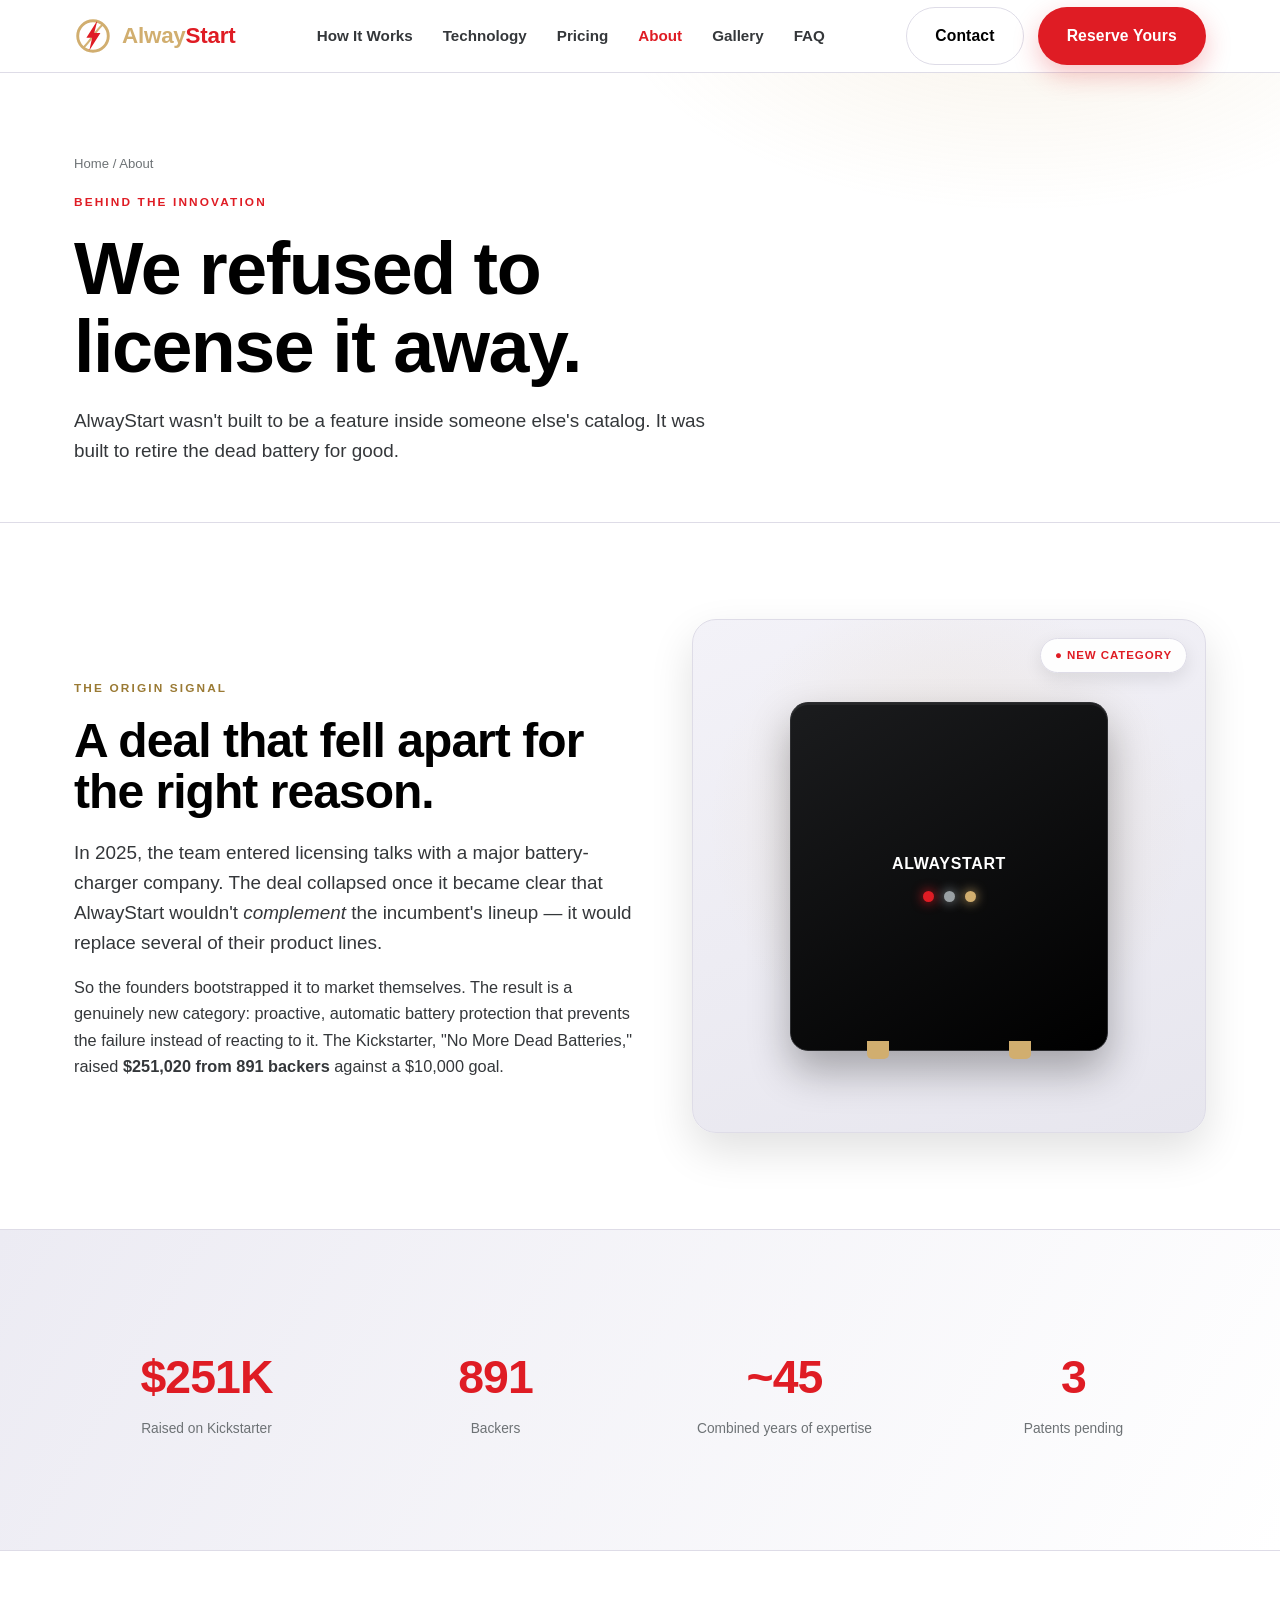
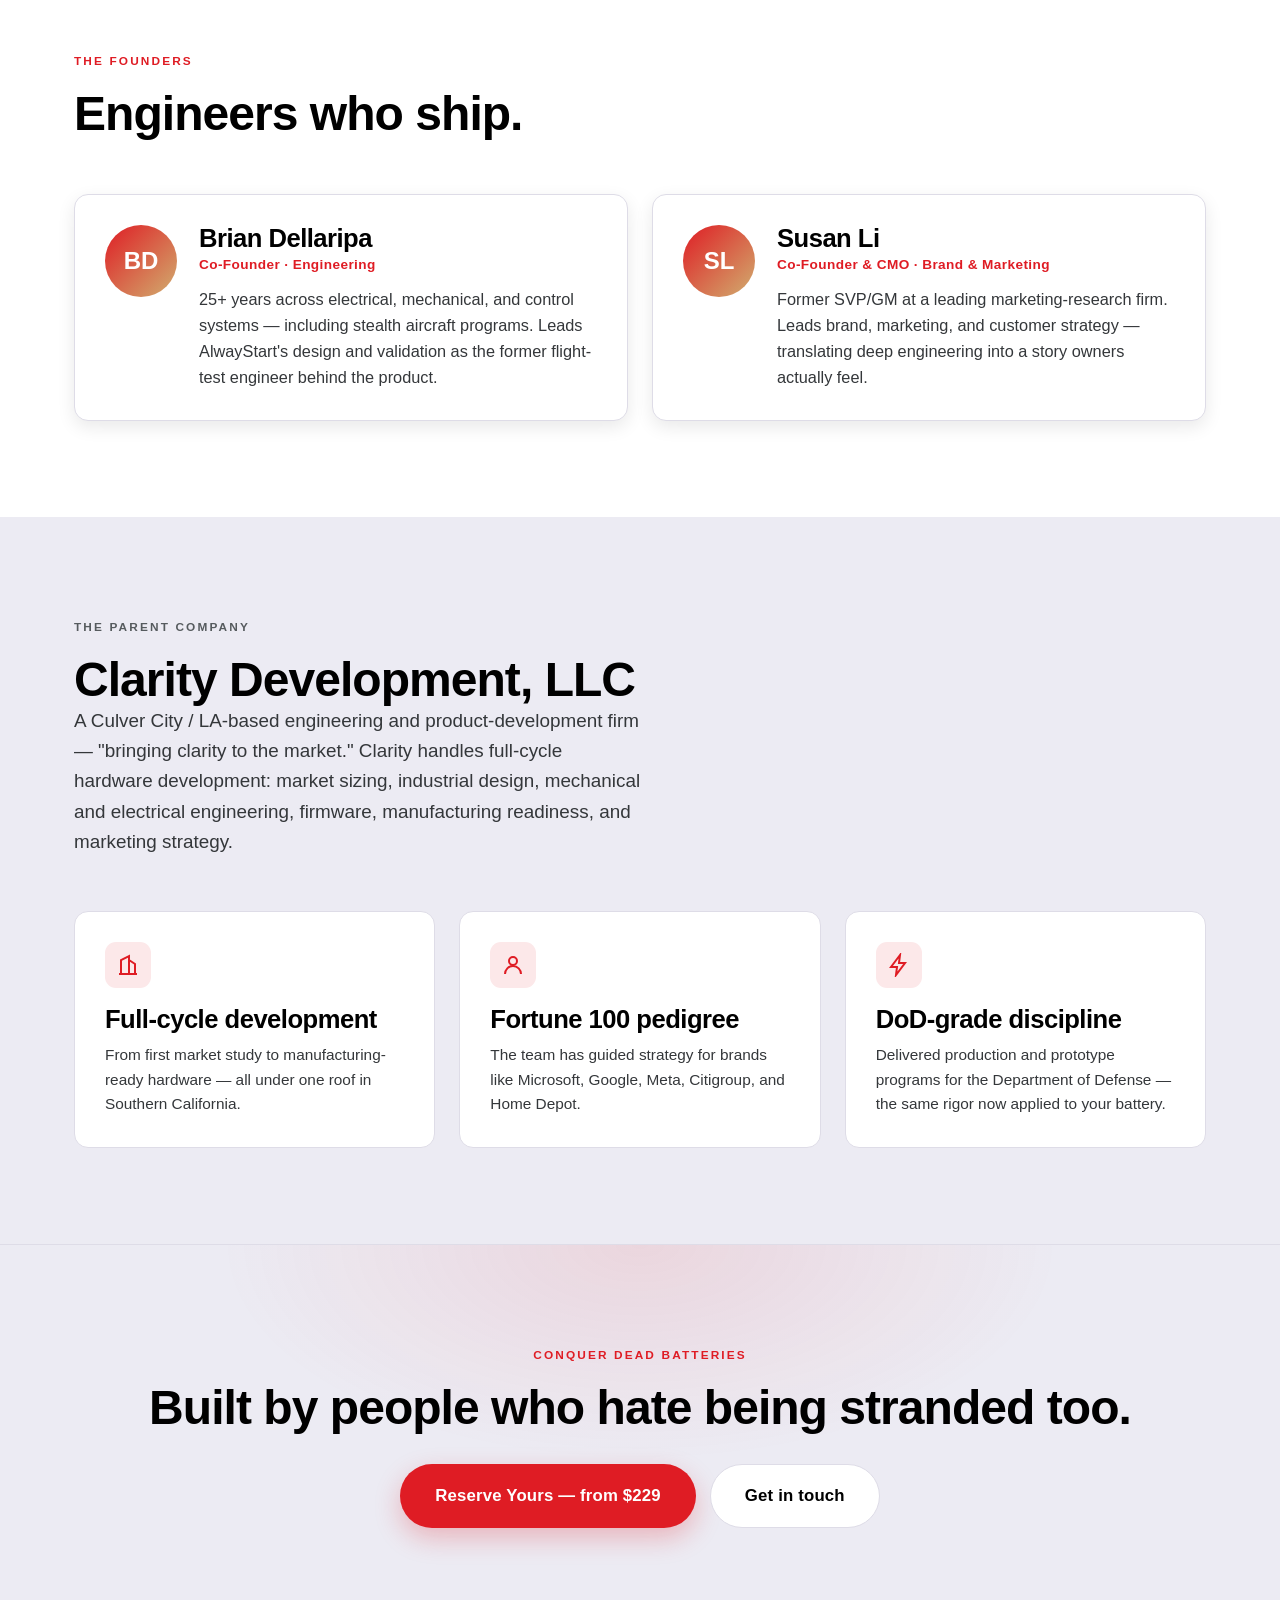
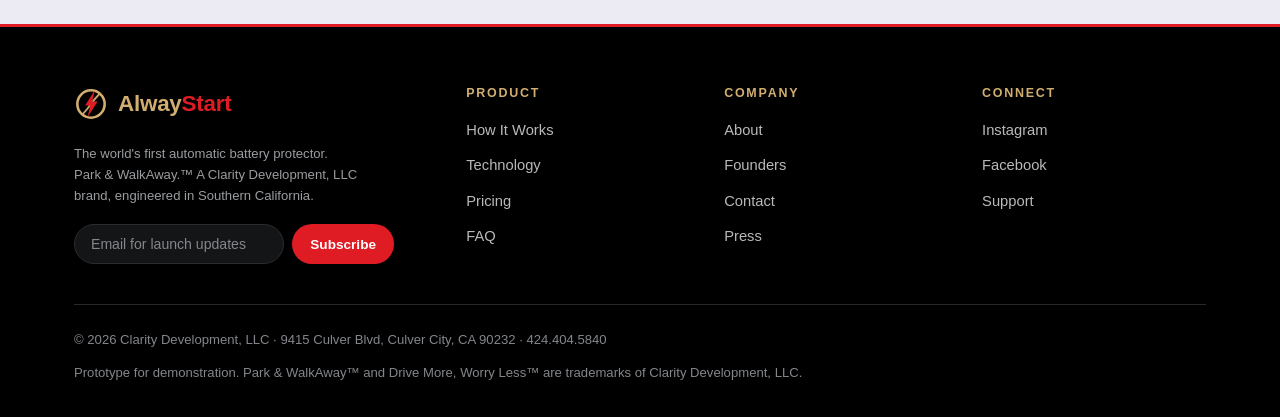
==== about.html @ 78383895 "june 30" ====
<!DOCTYPE html>
<html lang="en">
<head>
<meta charset="UTF-8">
<meta name="viewport" content="width=device-width, initial-scale=1.0">
<title>About & Founders — AlwayStart</title>
<meta name="description" content="The story behind AlwayStart: a former flight-test engineer, a refused licensing deal, and a Southern California team that bootstrapped a new product category to market.">
<link rel="preconnect" href="https://fonts.googleapis.com">
<link href="https://fonts.googleapis.com/css2?family=Inter:wght@400;600;700;800&display=swap" rel="stylesheet">
<link rel="icon" type="image/svg+xml" href="assets/logo-mark.svg">
<link rel="stylesheet" href="styles.css">
</head>
<body>

<header class="nav">
  <div class="container nav-inner">
    <a href="index.html" class="brand" aria-label="AlwayStart home"><img src="assets/logo-mark.svg" alt="" class="brand-mark"><span class="brand-word"><b>Alway</b><i>Start</i></span></a>
    <nav><ul class="nav-links">
      <li><a href="how-it-works.html">How It Works</a></li>
      <li><a href="technology.html">Technology</a></li>
      <li><a href="pricing.html">Pricing</a></li>
      <li><a href="about.html" class="active">About</a></li>
      <li><a href="media.html">Gallery</a></li>
      <li><a href="faq.html">FAQ</a></li>
    </ul></nav>
    <div class="nav-cta">
      <a href="contact.html" class="btn btn-ghost">Contact</a>
      <a href="pricing.html" class="btn btn-primary">Reserve Yours</a>
      <button class="nav-toggle" aria-label="Menu"><span></span><span></span><span></span></button>
    </div>
  </div>
</header>

<section class="pagehero">
  <div class="container">
    <div class="crumb"><a href="index.html">Home</a> / About</div>
    <span class="eyebrow">Behind the innovation</span>
    <h1>We refused to<br>license it away.</h1>
    <p class="lead" style="margin-top:20px">AlwayStart wasn't built to be a feature inside someone else's catalog. It was built to retire the dead battery for good.</p>
  </div>
</section>

<!-- ORIGIN STORY -->
<section>
  <div class="container">
    <div class="hero-grid" style="align-items:center">
      <div class="reveal">
        <span class="eyebrow amber">The origin signal</span>
        <h2>A deal that fell apart for the right reason.</h2>
        <p class="lead" style="margin:20px 0 16px">In 2025, the team entered licensing talks with a major battery-charger company. The deal collapsed once it became clear that AlwayStart wouldn't <em>complement</em> the incumbent's lineup — it would replace several of their product lines.</p>
        <p>So the founders bootstrapped it to market themselves. The result is a genuinely new category: proactive, automatic battery protection that prevents the failure instead of reacting to it. The Kickstarter, "No More Dead Batteries," raised <b>$251,020 from 891 backers</b> against a $10,000 goal.</p>
      </div>
      <div class="device reveal">
        <div class="device-badge">● NEW CATEGORY</div>
        <div class="device-unit">
          <div class="logo">ALWAYSTART</div>
          <div class="leds"><span class="led on-g"></span><span class="led on-a"></span><span class="led on-b"></span></div>
          <span class="term l"></span><span class="term r"></span>
        </div>
      </div>
    </div>
  </div>
</section>

<!-- STATS -->
<section class="statband">
  <div class="container">
    <div class="grid-4">
      <div class="stat reveal"><b>$251K</b><span>Raised on Kickstarter</span></div>
      <div class="stat reveal"><b>891</b><span>Backers</span></div>
      <div class="stat reveal"><b>~45</b><span>Combined years of expertise</span></div>
      <div class="stat reveal"><b>3</b><span>Patents pending</span></div>
    </div>
  </div>
</section>

<!-- FOUNDERS -->
<section>
  <div class="container">
    <div class="section-head reveal">
      <span class="eyebrow">The founders</span>
      <h2>Engineers who ship.</h2>
    </div>
    <div class="grid-2">
      <div class="founder reveal">
        <div class="av">BD</div>
        <div>
          <h3>Brian Dellaripa</h3>
          <div class="role">Co-Founder · Engineering</div>
          <p>25+ years across electrical, mechanical, and control systems — including stealth aircraft programs. Leads AlwayStart's design and validation as the former flight-test engineer behind the product.</p>
        </div>
      </div>
      <div class="founder reveal">
        <div class="av">SL</div>
        <div>
          <h3>Susan Li</h3>
          <div class="role">Co-Founder &amp; CMO · Brand &amp; Marketing</div>
          <p>Former SVP/GM at a leading marketing-research firm. Leads brand, marketing, and customer strategy — translating deep engineering into a story owners actually feel.</p>
        </div>
      </div>
    </div>
  </div>
</section>

<!-- PARENT COMPANY -->
<section class="alt">
  <div class="container">
    <div class="section-head reveal">
      <span class="eyebrow blue">The parent company</span>
      <h2>Clarity Development, LLC</h2>
      <p class="lead">A Culver City / LA-based engineering and product-development firm — "bringing clarity to the market." Clarity handles full-cycle hardware development: market sizing, industrial design, mechanical and electrical engineering, firmware, manufacturing readiness, and marketing strategy.</p>
    </div>
    <div class="grid-3">
      <div class="card reveal"><div class="ico"><svg viewBox="0 0 24 24" fill="none" stroke="currentColor" stroke-width="2"><path d="M3 21h18M5 21V7l8-4v18M19 21V11l-6-4"/></svg></div><h3>Full-cycle development</h3><p>From first market study to manufacturing-ready hardware — all under one roof in Southern California.</p></div>
      <div class="card reveal"><div class="ico"><svg viewBox="0 0 24 24" fill="none" stroke="currentColor" stroke-width="2"><circle cx="12" cy="8" r="4"/><path d="M4 21a8 8 0 0 1 16 0"/></svg></div><h3>Fortune 100 pedigree</h3><p>The team has guided strategy for brands like Microsoft, Google, Meta, Citigroup, and Home Depot.</p></div>
      <div class="card reveal"><div class="ico"><svg viewBox="0 0 24 24" fill="none" stroke="currentColor" stroke-width="2"><path d="M13 2 4 14h6l-1 8 9-12h-6l1-8Z"/></svg></div><h3>DoD-grade discipline</h3><p>Delivered production and prototype programs for the Department of Defense — the same rigor now applied to your battery.</p></div>
    </div>
  </div>
</section>

<section class="cta-band">
  <div class="container reveal">
    <span class="eyebrow">Conquer dead batteries</span>
    <h2>Built by people who hate being stranded too.</h2>
    <div class="btns">
      <a href="pricing.html" class="btn btn-primary btn-lg">Reserve Yours — from $229</a>
      <a href="contact.html" class="btn btn-ghost btn-lg">Get in touch</a>
    </div>
  </div>
</section>

<footer class="site">
  <div class="container">
    <div class="foot-grid">
      <div><a href="index.html" class="brand" aria-label="AlwayStart home"><img src="assets/logo-mark.svg" alt="" class="brand-mark foot-mark"><span class="brand-word"><b>Alway</b><i>Start</i></span></a><p class="foot-note">The world's first automatic battery protector. Park&nbsp;&&nbsp;WalkAway.™ A Clarity Development, LLC brand, engineered in Southern California.</p>
        <div class="foot-news">
          <form data-news>
            <input type="email" placeholder="Email for launch updates" aria-label="Email address" required>
            <button type="submit">Subscribe</button>
          </form>
          <p class="news-ok">Subscribed — thanks! (Prototype.)</p>
        </div></div>
      <div><h4>Product</h4><ul><li><a href="how-it-works.html">How It Works</a></li><li><a href="technology.html">Technology</a></li><li><a href="pricing.html">Pricing</a></li><li><a href="faq.html">FAQ</a></li></ul></div>
      <div><h4>Company</h4><ul><li><a href="about.html">About</a></li><li><a href="about.html">Founders</a></li><li><a href="contact.html">Contact</a></li><li><a href="#" data-demo="Press kit — coming soon.">Press</a></li></ul></div>
      <div><h4>Connect</h4><ul><li><a href="#" data-demo="Instagram @alwaystartco">Instagram</a></li><li><a href="#" data-demo="Facebook: AlwayStart">Facebook</a></li><li><a href="contact.html">Support</a></li></ul></div>
    </div>
    <div class="foot-bottom">
      <span>© 2026 Clarity Development, LLC · 9415 Culver Blvd, Culver City, CA 90232 · 424.404.5840</span>
      <span>Prototype for demonstration. Park&nbsp;&&nbsp;WalkAway™ and Drive More, Worry Less™ are trademarks of Clarity Development, LLC.</span>
    </div>
  </div>
</footer>

<script src="script.js"></script>
</body>
</html>
---- styles.css ----
/* ============================================================
   AlwayStart — Website Prototype
   Brand theme: black / red / gold / gray on white
   Palette: #000000 #DF1C24 #D1AE6F #6D7275 #ECEBF3
   Fonts: Aptos (Display / Black / Extra Bold / Light) → Arial
   ============================================================ */

:root{
  /* Surfaces (white-based) */
  --ink:        #ffffff;   /* page base */
  --ink-2:      #ECEBF3;   /* alt sections (brand light) */
  --ink-3:      #ffffff;   /* cards */
  --line:       #dedce7;   /* hairlines */
  --steel:      #6D7275;   /* muted text (brand gray) */
  --fog:        #34373a;   /* body / secondary text */
  --white:      #000000;   /* headings / ink text (name kept for compat) */
  /* Brand signal colors */
  --volt:       #DF1C24;   /* primary accent = brand red */
  --volt-soft:  #fce8e9;   /* red tint backgrounds */
  --volt-dim:   #b9151c;   /* red hover */
  --gold:       #D1AE6F;   /* brand gold (fills, ring, borders) */
  --gold-ink:   #9a7a34;   /* readable gold for text on white */
  --gold-soft:  #f7efdf;   /* gold tint backgrounds */
  --amber:      #9a7a34;   /* legacy "amber" accent → gold-ink */
  --amber-soft: #f7efdf;
  --red:        #DF1C24;   /* problem / dead battery */
  --blue:       #565b5e;   /* legacy "blue" accent → dark gray */
  /* Type + spacing */
  --font:      "Aptos", "Aptos Display", Arial, Helvetica, sans-serif;
  --font-head: "Aptos Display", "Aptos", "Aptos Black", Arial, Helvetica, sans-serif;
  --maxw: 1180px;
  --radius: 14px;
  --shadow: 0 18px 44px rgba(0,0,0,.12);
  --shadow-sm: 0 6px 18px rgba(0,0,0,.09);
}

*{box-sizing:border-box;margin:0;padding:0}
html{scroll-behavior:smooth}
body{
  font-family:var(--font);
  background:var(--ink);
  color:var(--fog);
  line-height:1.6;
  -webkit-font-smoothing:antialiased;
  overflow-x:hidden;
}
a{color:inherit;text-decoration:none}
img{max-width:100%;display:block}
h1,h2,h3,h4{font-family:var(--font-head);color:var(--white);line-height:1.06;letter-spacing:-.02em;font-weight:900}
h1{font-size:clamp(2.4rem,6vw,4.6rem)}
h2{font-size:clamp(1.9rem,4vw,3rem)}
h3{font-size:clamp(1.2rem,2.4vw,1.6rem)}
p{font-size:1.02rem}
.container{max-width:var(--maxw);margin:0 auto;padding:0 24px}
section{padding:96px 0}
.eyebrow{
  display:inline-block;font-size:.74rem;font-weight:800;letter-spacing:.18em;
  text-transform:uppercase;color:var(--volt);margin-bottom:18px;
}
.eyebrow.amber{color:var(--gold-ink)}
.eyebrow.blue{color:var(--blue)}
.lead{font-size:1.18rem;color:var(--fog);max-width:62ch;font-weight:400}
.muted{color:var(--steel)}
.center{text-align:center}
.center .lead{margin-left:auto;margin-right:auto}

/* ---------- Buttons ---------- */
.btn{
  display:inline-flex;align-items:center;gap:.55em;font-family:var(--font);
  font-weight:800;font-size:.98rem;letter-spacing:.01em;
  padding:15px 28px;border-radius:999px;cursor:pointer;border:1px solid transparent;
  transition:transform .15s ease, box-shadow .2s ease, background .2s ease;
}
.btn:hover{transform:translateY(-2px)}
.btn-primary{background:var(--volt);color:#fff;box-shadow:0 10px 26px rgba(223,28,36,.26)}
.btn-primary:hover{background:var(--volt-dim);box-shadow:0 14px 32px rgba(223,28,36,.34)}
.btn-ghost{background:#fff;color:var(--white);border-color:var(--line)}
.btn-ghost:hover{border-color:var(--gold);background:var(--gold-soft)}
.btn-lg{padding:18px 34px;font-size:1.05rem}

/* ---------- Nav ---------- */
header.nav{
  position:sticky;top:0;z-index:60;
  background:rgba(255,255,255,.86);backdrop-filter:blur(14px);
  border-bottom:1px solid var(--line);
}
.nav-inner{display:flex;align-items:center;justify-content:space-between;height:72px}
.brand{display:inline-flex;align-items:center;gap:10px}
.brand-mark{width:38px;height:38px;flex:none}
.foot-mark{width:34px;height:34px}
.brand-word{font-family:var(--font-head);font-weight:900;font-size:1.4rem;letter-spacing:-.01em;line-height:1;white-space:nowrap}
.brand-word b{color:var(--gold);font-weight:900}
.brand-word i{color:var(--volt);font-style:normal;font-weight:900}
.nav-links{display:flex;align-items:center;gap:30px;list-style:none}
.nav-links a{font-size:.95rem;font-weight:700;color:var(--fog);transition:color .15s}
.nav-links a:hover,.nav-links a.active{color:var(--volt)}
.nav-cta{display:flex;align-items:center;gap:14px}
.nav-toggle{display:none;background:none;border:0;cursor:pointer;flex-direction:column;gap:5px;padding:8px}
.nav-toggle span{width:24px;height:2px;background:var(--white);transition:.25s}

/* ---------- Hero ---------- */
.hero{
  position:relative;padding:120px 0 110px;
  background:
    radial-gradient(900px 500px at 78% -8%, rgba(223,28,36,.08), transparent 60%),
    radial-gradient(700px 500px at 10% 110%, rgba(209,174,111,.14), transparent 60%),
    var(--ink);
  overflow:hidden;
}
.hero .grid-bg{position:absolute;inset:0;opacity:.7;
  background-image:linear-gradient(var(--line) 1px,transparent 1px),linear-gradient(90deg,var(--line) 1px,transparent 1px);
  background-size:54px 54px;mask-image:radial-gradient(circle at 50% 30%,#000,transparent 75%);}
.hero-grid{display:grid;grid-template-columns:1.05fr .95fr;gap:50px;position:relative}
.hero h1 span{color:var(--volt)}
.hero .lead{margin:24px 0 32px}
.hero-cta{display:flex;gap:14px;flex-wrap:wrap}
.hero-proof{display:flex;gap:28px;margin-top:38px;flex-wrap:wrap}
.hero-proof div{font-size:.86rem;color:var(--steel)}
.hero-proof b{display:block;font-family:var(--font-head);color:var(--white);font-size:1.45rem;font-weight:900}

/* Device visual (physical product = dark, like the logo on black) */
.device{
  position:relative;aspect-ratio:1/1;border-radius:24px;
  background:linear-gradient(160deg,#f3f2f8,#e7e6ee);
  border:1px solid var(--line);box-shadow:var(--shadow);
  display:grid;place-items:center;overflow:hidden;
}
.device::before{content:"";position:absolute;inset:0;
  background:radial-gradient(circle at 50% 40%,rgba(209,174,111,.18),transparent 60%)}
.device-unit{
  width:62%;aspect-ratio:1/1.1;border-radius:18px;position:relative;
  background:linear-gradient(150deg,#1b1c1e,#000);
  border:1px solid #2c2d30;box-shadow:inset 0 2px 0 rgba(255,255,255,.06),0 20px 40px rgba(0,0,0,.30);
  display:flex;flex-direction:column;align-items:center;justify-content:center;gap:14px;
}
.device-unit .logo{font-family:var(--font-head);font-weight:900;color:#fff;letter-spacing:.04em;font-size:1rem}
.device-unit .leds{display:flex;gap:10px}
.led{width:11px;height:11px;border-radius:50%;background:#3a3b3e}
.led.on-g{background:#DF1C24;box-shadow:0 0 12px #DF1C24;animation:pulse 2.2s infinite}
.led.on-b{background:#D1AE6F;box-shadow:0 0 12px #D1AE6F}
.led.on-a{background:#9aa0a4;box-shadow:0 0 12px #9aa0a4}
.device-unit .term{position:absolute;bottom:-9px;width:22px;height:18px;border-radius:0 0 5px 5px;background:#D1AE6F}
.device-unit .term.l{left:24%}.device-unit .term.r{right:24%}
@keyframes pulse{0%,100%{opacity:1}50%{opacity:.45}}
.device-badge{position:absolute;top:18px;right:18px;background:rgba(255,255,255,.94);border:1px solid var(--line);
  border-radius:999px;padding:7px 14px;font-size:.72rem;font-weight:800;color:var(--volt);letter-spacing:.08em;box-shadow:var(--shadow-sm);z-index:3}

/* ---------- Hero slider (auto-looping, dark like logo-on-black) ---------- */
.slider{position:relative;aspect-ratio:1/1;border-radius:24px;overflow:hidden;
  border:1px solid var(--line);box-shadow:var(--shadow);background:#000}
.slides{position:relative;width:100%;height:100%}
.slide{position:absolute;inset:0;display:grid;place-items:center;padding:34px;text-align:center;
  opacity:0;transform:scale(1.04);transition:opacity .8s ease,transform 6s ease;pointer-events:none}
.slide.active{opacity:1;transform:scale(1);pointer-events:auto}
.slide.s1{background:radial-gradient(circle at 50% 38%,#3a0d10,#000 70%)}
.slide.s2{background:radial-gradient(circle at 50% 40%,#2e2410,#000 70%)}
.slide.s3{background:linear-gradient(160deg,#1c1c1e,#000)}
.slide.s4{background:radial-gradient(circle at 50% 35%,#3a0d10,#000 72%)}
.slide-inner{display:flex;flex-direction:column;align-items:center;gap:18px;max-width:84%}
.slide .kicker{font-size:.72rem;font-weight:800;letter-spacing:.16em;text-transform:uppercase;color:var(--volt)}
.slide.s2 .kicker,.slide.s4 .kicker{color:var(--gold)}
.slide h3{color:#fff;font-size:clamp(1.3rem,2.6vw,1.9rem);line-height:1.15}
.slide p{color:#cfd0d2;font-size:.95rem}
.slide .big{font-family:var(--font-head);font-size:clamp(2.6rem,7vw,3.8rem);font-weight:900;color:#fff;letter-spacing:-.02em;line-height:1}
.slide .big small{display:block;font-size:.9rem;font-weight:600;letter-spacing:.04em;color:#9a9ca0;margin-top:8px}
.slide .device-unit{width:46%;min-width:140px}
.slide-dots{position:absolute;left:0;right:0;bottom:18px;display:flex;gap:9px;justify-content:center;z-index:4}
.slide-dots button{width:9px;height:9px;border-radius:50%;border:0;cursor:pointer;background:rgba(255,255,255,.35);transition:.2s;padding:0}
.slide-dots button.active{background:var(--volt);width:26px;border-radius:6px}
.slide-arrow{position:absolute;top:50%;transform:translateY(-50%);z-index:4;width:38px;height:38px;border-radius:50%;
  border:1px solid rgba(255,255,255,.25);background:rgba(0,0,0,.5);color:#fff;cursor:pointer;display:grid;place-items:center;transition:.2s}
.slide-arrow:hover{background:var(--volt);border-color:var(--volt)}
.slide-arrow svg{width:18px;height:18px}
.slide-arrow.prev{left:14px}.slide-arrow.next{right:14px}
.slide-progress{position:absolute;top:0;left:0;height:3px;background:var(--volt);width:0;z-index:4;transition:width .15s linear}

/* ---------- Hero video / media ---------- */
.hero-media{position:relative;aspect-ratio:1/1;border-radius:24px;overflow:hidden;
  border:1px solid var(--line);box-shadow:var(--shadow);background:#000}
.hero-video{position:absolute;inset:0;width:100%;height:100%;object-fit:cover;z-index:2;background:transparent}
.hero-badge{position:absolute;top:18px;right:18px;z-index:3;background:rgba(255,255,255,.94);border:1px solid var(--line);
  border-radius:999px;padding:7px 14px;font-size:.72rem;font-weight:800;color:var(--volt);letter-spacing:.08em;box-shadow:var(--shadow-sm)}
/* fallback shows when the mp4 is absent (sits behind the video layer) */
.media-fallback{position:absolute;inset:0;z-index:1;display:flex;flex-direction:column;align-items:center;justify-content:center;
  gap:12px;text-align:center;padding:30px;background:radial-gradient(circle at 50% 38%,#3a0d10,#000 72%)}
.media-fallback img{width:92px;height:92px;opacity:.96}
.media-fallback b{font-family:var(--font-head);color:#fff;font-size:1.3rem;font-weight:900}
.media-fallback span{color:#cfd0d2;font-size:.9rem;letter-spacing:.02em}
.video-embed{position:relative;border-radius:18px;overflow:hidden;border:1px solid var(--line);box-shadow:var(--shadow);background:#000;aspect-ratio:16/9}
.video-embed video{position:absolute;inset:0;width:100%;height:100%;object-fit:cover;z-index:2;background:transparent}
.video-embed .media-fallback{background:linear-gradient(160deg,#1c1c1e,#000)}

/* ---------- Logos / trust strip ---------- */
.strip{background:var(--ink-2);border-top:1px solid var(--line);border-bottom:1px solid var(--line);padding:26px 0}
.strip-inner{display:flex;flex-wrap:wrap;gap:18px 40px;justify-content:center;align-items:center}
.strip-item{font-size:.82rem;color:var(--steel);font-weight:700;display:flex;align-items:center;gap:9px}
.strip-item svg{width:17px;height:17px;color:var(--gold-ink)}

/* ---------- Sections / cards ---------- */
.alt{background:var(--ink-2)}
.grid-3{display:grid;grid-template-columns:repeat(3,1fr);gap:24px}
.grid-2{display:grid;grid-template-columns:repeat(2,1fr);gap:24px}
.grid-4{display:grid;grid-template-columns:repeat(4,1fr);gap:20px}
.card{
  background:var(--ink-3);border:1px solid var(--line);border-radius:var(--radius);
  padding:30px;transition:transform .2s ease,border-color .2s ease,box-shadow .2s ease;
}
.card:hover{transform:translateY(-4px);border-color:var(--gold);box-shadow:var(--shadow-sm)}
.card .ico{width:46px;height:46px;border-radius:11px;display:grid;place-items:center;
  background:var(--volt-soft);color:var(--volt);margin-bottom:18px}
.card .ico svg{width:24px;height:24px}
.card h3{margin-bottom:10px}
.card p{font-size:.96rem;color:var(--fog)}

.section-head{max-width:64ch;margin-bottom:54px}
.section-head.center{margin-left:auto;margin-right:auto}

/* ---------- Old way vs AlwayStart ---------- */
.compare{display:grid;grid-template-columns:1fr 1fr;gap:24px}
.compare .col{border-radius:var(--radius);padding:34px;border:1px solid var(--line)}
.compare .old{background:var(--ink-3)}
.compare .new{background:linear-gradient(160deg,var(--gold-soft),#fff);border-color:var(--gold)}
.compare h3{display:flex;align-items:center;gap:10px;margin-bottom:20px}
.compare ul{list-style:none;display:flex;flex-direction:column;gap:14px}
.compare li{display:flex;gap:12px;font-size:.98rem}
.compare li svg{width:20px;height:20px;flex:none;margin-top:2px}
.x{color:var(--steel)}.ck{color:var(--volt)}

/* ---------- Steps ---------- */
.steps{counter-reset:step;display:flex;flex-direction:column;gap:14px}
.step{display:grid;grid-template-columns:64px 1fr;gap:24px;align-items:start;
  background:var(--ink-3);border:1px solid var(--line);border-radius:var(--radius);padding:28px 30px}
.step .num{counter-increment:step;width:52px;height:52px;border-radius:13px;display:grid;place-items:center;
  font-family:var(--font-head);font-weight:900;font-size:1.3rem;color:#fff;background:var(--volt)}
.step .num::before{content:counter(step,decimal-leading-zero)}
.step h3{margin-bottom:8px}

/* ---------- Spec table ---------- */
.spec-table{width:100%;border-collapse:collapse;background:var(--ink-3);border-radius:var(--radius);overflow:hidden;border:1px solid var(--line)}
.spec-table th,.spec-table td{text-align:left;padding:16px 22px;border-bottom:1px solid var(--line);font-size:.96rem}
.spec-table th{color:var(--steel);font-weight:700;width:38%;background:var(--ink-2)}
.spec-table td{color:var(--white);font-weight:700}
.spec-table tr:last-child th,.spec-table tr:last-child td{border-bottom:0}

/* ---------- Stat band ---------- */
.statband{background:linear-gradient(120deg,var(--ink-2),#fff);border-top:1px solid var(--line);border-bottom:1px solid var(--line)}
.statband .grid-4{gap:24px}
.product-carousel-section{padding:24px 0 0}
.product-carousel{position:relative;overflow:hidden;border:1px solid var(--line);border-radius:24px;box-shadow:var(--shadow);background:var(--ink-3)}
.product-carousel-track{position:relative;aspect-ratio:16/9;min-height:360px}
.product-slide{position:absolute;inset:0;opacity:0;transform:scale(1.02);transition:opacity .6s ease,transform .6s ease}
.product-slide.active{opacity:1;transform:scale(1)}
.product-slide img{width:100%;height:100%;object-fit:cover;display:block}
.product-carousel-dots{position:absolute;left:0;right:0;bottom:18px;display:flex;justify-content:center;gap:9px}
.product-carousel-dots button{width:10px;height:10px;border-radius:999px;border:0;background:rgba(255,255,255,.55);cursor:pointer;transition:.2s;padding:0}
.product-carousel-dots button.active{background:var(--volt);transform:scale(1.15)}
.stat{text-align:center;padding:14px}
.stat b{display:block;font-family:var(--font-head);font-size:clamp(2rem,4vw,2.9rem);color:var(--volt);font-weight:900;letter-spacing:-.02em}
.stat span{font-size:.86rem;color:var(--steel)}

/* ---------- Testimonials ---------- */
.quotes{display:grid;grid-template-columns:repeat(3,1fr);gap:24px}
.quote{background:var(--ink-3);border:1px solid var(--line);border-radius:var(--radius);padding:30px;display:flex;flex-direction:column;gap:18px;box-shadow:var(--shadow-sm)}
.quote .stars{display:flex;gap:3px;color:var(--gold)}
.quote .stars svg{width:18px;height:18px}
.quote p{font-size:1.02rem;color:var(--white);font-weight:500;line-height:1.55}
.quote .who{display:flex;align-items:center;gap:13px;margin-top:auto}
.quote .who .av{width:44px;height:44px;border-radius:50%;flex:none;display:grid;place-items:center;
  font-family:var(--font-head);font-weight:900;font-size:1rem;color:#fff;background:linear-gradient(135deg,var(--volt),var(--gold))}
.quote .who b{display:block;color:var(--white);font-size:.95rem}
.quote .who span{font-size:.82rem;color:var(--steel)}

/* ---------- Newsletter ---------- */
.news{background:
  radial-gradient(700px 360px at 50% 0%,rgba(209,174,111,.16),transparent 60%),
  var(--ink-2);border-top:1px solid var(--line);border-bottom:1px solid var(--line)}
.news-card{max-width:760px;margin:0 auto;text-align:center}
.news-card h2{margin-bottom:14px}
.news-form{display:flex;gap:12px;max-width:520px;margin:28px auto 0}
.news-form input{flex:1;background:#fff;border:1px solid var(--line);border-radius:999px;
  padding:15px 22px;color:var(--white);font-family:inherit;font-size:1rem}
.news-form input:focus{outline:none;border-color:var(--volt);box-shadow:0 0 0 3px var(--volt-soft)}
.news-form .btn{flex:none}
.news-ok{display:none;color:var(--volt);font-weight:700;font-size:.92rem;margin-top:14px}
.news-fine{font-size:.8rem;color:var(--steel);margin-top:16px}

/* ---------- Pricing ---------- */
.tiers{display:grid;grid-template-columns:repeat(3,1fr);gap:24px;align-items:start}
.tier{background:var(--ink-3);border:1px solid var(--line);border-radius:18px;padding:34px 30px;position:relative;box-shadow:var(--shadow-sm)}
.tier.best{border-color:var(--volt);box-shadow:0 0 0 1px var(--volt),0 24px 50px rgba(223,28,36,.16);transform:translateY(-8px)}
.tier .tag{position:absolute;top:-14px;left:50%;transform:translateX(-50%);background:var(--volt);color:#fff;
  font-size:.72rem;font-weight:800;letter-spacing:.08em;padding:6px 16px;border-radius:999px;text-transform:uppercase}
.tier h3{margin-bottom:6px}
.tier .price{font-family:var(--font-head);font-size:2.6rem;font-weight:900;color:var(--white);margin:14px 0 2px}
.tier .price small{font-size:1rem;color:var(--steel);font-weight:600}
.tier .msrp{font-size:.86rem;color:var(--steel);text-decoration:line-through;margin-bottom:20px}
.tier ul{list-style:none;display:flex;flex-direction:column;gap:12px;margin:22px 0 26px}
.tier li{display:flex;gap:10px;font-size:.94rem}
.tier li svg{width:18px;height:18px;color:var(--volt);flex:none;margin-top:3px}
.tier .btn{width:100%;justify-content:center}

/* ---------- FAQ ---------- */
.faq{max-width:820px;margin:0 auto;display:flex;flex-direction:column;gap:12px}
.qa{background:var(--ink-3);border:1px solid var(--line);border-radius:12px;overflow:hidden;box-shadow:var(--shadow-sm)}
.qa button{width:100%;text-align:left;background:none;border:0;cursor:pointer;color:var(--white);font-family:var(--font-head);
  font-weight:800;font-size:1.02rem;padding:22px 24px;display:flex;justify-content:space-between;align-items:center;gap:18px}
.qa .icon{flex:none;width:22px;height:22px;color:var(--volt);transition:transform .25s}
.qa.open .icon{transform:rotate(45deg)}
.qa .ans{max-height:0;overflow:hidden;transition:max-height .3s ease}
.qa .ans p{padding:0 24px 22px;color:var(--fog);font-size:.97rem}

/* ---------- Founders ---------- */
.founder{display:flex;gap:22px;align-items:flex-start;background:var(--ink-3);border:1px solid var(--line);border-radius:var(--radius);padding:30px;box-shadow:var(--shadow-sm)}
.founder .av{width:72px;height:72px;border-radius:50%;flex:none;display:grid;place-items:center;
  font-family:var(--font-head);font-weight:900;font-size:1.5rem;color:#fff;background:linear-gradient(135deg,var(--volt),var(--gold))}
.founder h3{margin-bottom:2px}
.founder .role{color:var(--volt);font-size:.85rem;font-weight:800;margin-bottom:10px;letter-spacing:.03em}

/* ---------- CTA band ---------- */
.cta-band{background:
  radial-gradient(700px 360px at 50% 0%,rgba(223,28,36,.10),transparent 60%),
  var(--ink-2);border-top:1px solid var(--line);text-align:center}
.cta-band h2{margin-bottom:16px}
.cta-band .btns{display:flex;gap:14px;justify-content:center;flex-wrap:wrap;margin-top:30px}

/* ---------- Media gallery ---------- */
.gallery-section{margin-top:24px}
.gallery-toolbar{display:flex;justify-content:flex-end;align-items:center;margin-bottom:18px}
.gallery-count{color:var(--steel);font-size:.92rem;font-weight:700}
.gallery-grid{display:grid;grid-template-columns:repeat(4,1fr);gap:16px}
.gallery-card{background:var(--ink-3);border:1px solid var(--line);border-radius:14px;overflow:hidden;box-shadow:var(--shadow-sm);cursor:pointer}
.gallery-card img{width:100%;aspect-ratio:4/3;object-fit:cover;display:block;background:#000}
.gallery-caption{padding:10px 12px 12px;font-size:.85rem;color:var(--white);font-weight:700;line-height:1.3}
.gallery-pagination{display:flex;justify-content:center;gap:8px;flex-wrap:wrap;margin-top:24px}
.gallery-pagination button{border:1px solid var(--line);background:#fff;color:var(--white);padding:8px 12px;border-radius:999px;cursor:pointer;font-family:inherit;font-weight:700}
.gallery-pagination button.active,.gallery-pagination button:hover{background:var(--volt);color:#fff;border-color:var(--volt)}
.gallery-pagination button:disabled{opacity:.45;cursor:not-allowed}
.gallery-lightbox{position:fixed;inset:0;background:rgba(0,0,0,.92);display:none;align-items:center;justify-content:center;z-index:120;padding:24px}
.gallery-lightbox.open{display:flex}
.gallery-lightbox-stage{position:relative;max-width:min(1100px,100%);max-height:90vh;display:flex;flex-direction:column;align-items:center;gap:12px}
.gallery-lightbox-media{display:flex;align-items:center;justify-content:center}
.gallery-lightbox img,.gallery-lightbox video{max-width:100%;max-height:78vh;object-fit:contain;border-radius:12px;box-shadow:0 24px 60px rgba(0,0,0,.35)}
.gallery-lightbox video{background:#000}
.gallery-lightbox-title{color:#fff;font-weight:700;text-align:center;max-width:80ch}
.gallery-lightbox-close,.gallery-lightbox-nav{position:absolute;top:16px;border:0;background:rgba(255,255,255,.16);color:#fff;width:44px;height:44px;border-radius:50%;cursor:pointer;font-size:1.3rem}
.gallery-lightbox-close{right:16px}
.gallery-lightbox-nav{top:50%;transform:translateY(-50%);font-size:1.4rem}
.gallery-lightbox-nav.prev{left:16px}
.gallery-lightbox-nav.next{right:16px}

/* ---------- Compatibility callout ---------- */
.compat{background:var(--gold-soft);border:1px solid var(--gold);border-radius:var(--radius);
  padding:22px 26px;display:flex;gap:16px;align-items:flex-start}
.compat svg{width:24px;height:24px;color:var(--gold-ink);flex:none;margin-top:2px}
.compat b{color:var(--white)}

/* ---------- Contact form ---------- */
.form{display:flex;flex-direction:column;gap:16px;background:var(--ink-3);border:1px solid var(--line);border-radius:var(--radius);padding:34px;box-shadow:var(--shadow-sm)}
.form label{font-size:.85rem;font-weight:700;color:var(--fog);display:block;margin-bottom:7px}
.form input,.form textarea,.form select{width:100%;background:#fff;border:1px solid var(--line);border-radius:10px;
  padding:13px 15px;color:var(--white);font-family:inherit;font-size:.96rem}
.form input:focus,.form textarea:focus,.form select:focus{outline:none;border-color:var(--volt);box-shadow:0 0 0 3px var(--volt-soft)}
.form-row{display:grid;grid-template-columns:1fr 1fr;gap:16px}

/* ---------- Footer (black) ---------- */
footer.site{background:#000;border-top:3px solid var(--volt);padding:60px 0 34px;color:#b7b9bb}
footer.site .brand-word b{color:var(--gold)}
footer.site .brand-word i{color:var(--volt)}
.foot-grid{display:grid;grid-template-columns:1.6fr 1fr 1fr 1fr;gap:34px;margin-bottom:40px}
footer h4{font-size:.78rem;letter-spacing:.14em;text-transform:uppercase;color:var(--gold);margin-bottom:16px;font-weight:800}
footer ul{list-style:none;display:flex;flex-direction:column;gap:10px}
footer a{font-size:.92rem;color:#b7b9bb}
footer a:hover{color:#fff}
.foot-bottom{border-top:1px solid #26282b;padding-top:24px;display:flex;justify-content:space-between;flex-wrap:wrap;gap:12px;
  font-size:.82rem;color:#83868a}
.foot-note{font-size:.82rem;color:#9a9da0;max-width:42ch;margin-top:14px}
/* footer mini newsletter */
.foot-news{margin-top:18px}
.foot-news form{display:flex;gap:8px;max-width:320px}
.foot-news input{flex:1;background:#141517;border:1px solid #2a2c2f;border-radius:999px;padding:11px 16px;color:#fff;font-family:inherit;font-size:.88rem}
.foot-news input::placeholder{color:#83868a}
.foot-news input:focus{outline:none;border-color:var(--volt)}
.foot-news button{flex:none;border:0;cursor:pointer;background:var(--volt);color:#fff;font-weight:800;border-radius:999px;padding:0 18px;font-size:.85rem;font-family:inherit}
.foot-news button:hover{background:var(--volt-dim)}
.foot-news .news-ok{margin-top:10px}

/* ---------- Reveal animation ---------- */
.reveal{opacity:0;transform:translateY(22px);transition:opacity .6s ease,transform .6s ease}
.reveal.in{opacity:1;transform:none}

/* ---------- Page hero (interior) ---------- */
.pagehero{padding:80px 0 56px;background:
  radial-gradient(700px 380px at 80% -20%,rgba(209,174,111,.16),transparent 60%),var(--ink);
  border-bottom:1px solid var(--line)}
.pagehero .crumb{font-size:.82rem;color:var(--steel);margin-bottom:14px}
.pagehero .crumb a:hover{color:var(--volt)}

/* ---------- Responsive ---------- */
@media(max-width:900px){
  .hero-grid,.grid-3,.grid-2,.grid-4,.compare,.tiers,.foot-grid,.form-row,.step,.quotes{grid-template-columns:1fr}
  .hero{padding:70px 0}
  section{padding:64px 0}
  .device,.slider{max-width:420px;margin:0 auto}
  .nav-links,.nav-cta .btn-ghost{display:none}
  .nav-toggle{display:flex}
  .nav-links.open{display:flex;position:absolute;top:72px;left:0;right:0;flex-direction:column;
    background:#fff;border-bottom:1px solid var(--line);padding:18px 24px;gap:18px;box-shadow:var(--shadow)}
  .step{grid-template-columns:1fr}
  .tier.best{transform:none}
  .foot-grid{grid-template-columns:1fr 1fr}
  .news-form{flex-direction:column}
}
@media(max-width:560px){
  .foot-grid{grid-template-columns:1fr}
  .hero-proof{gap:18px}
}
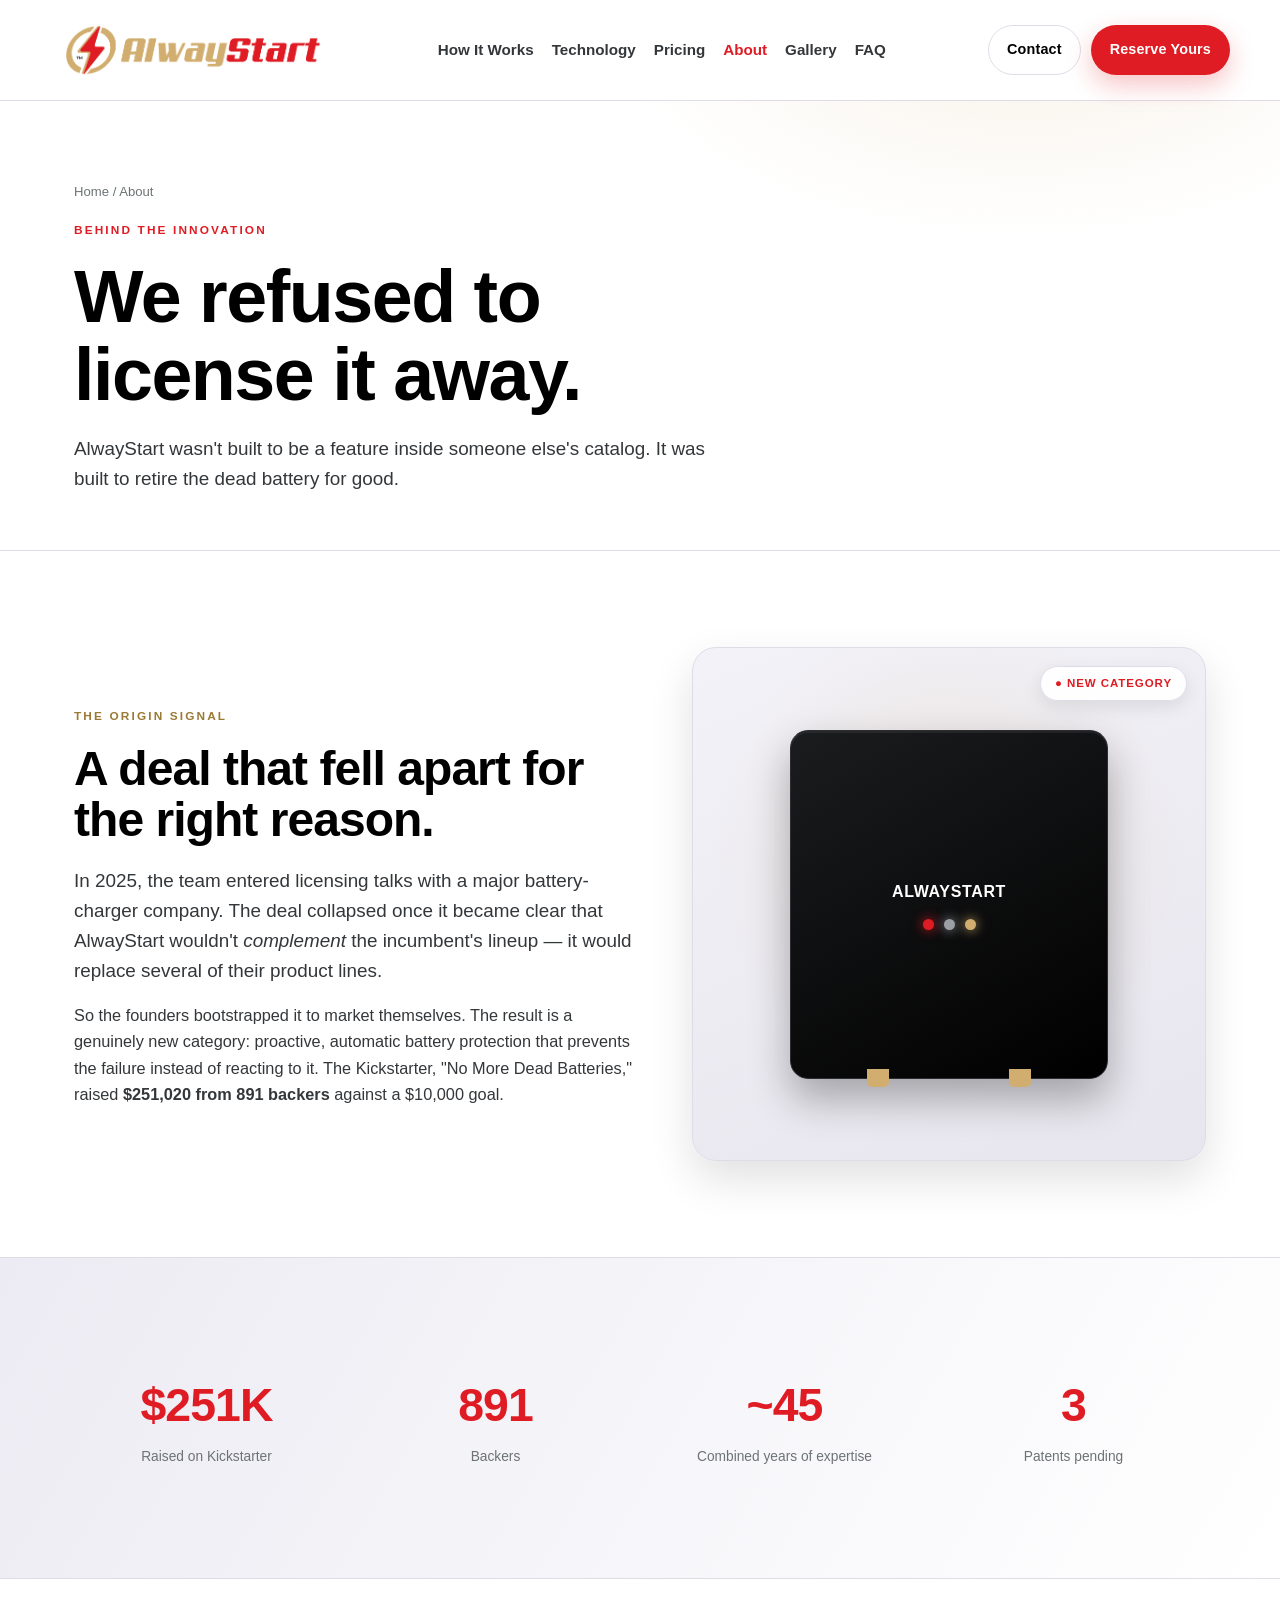
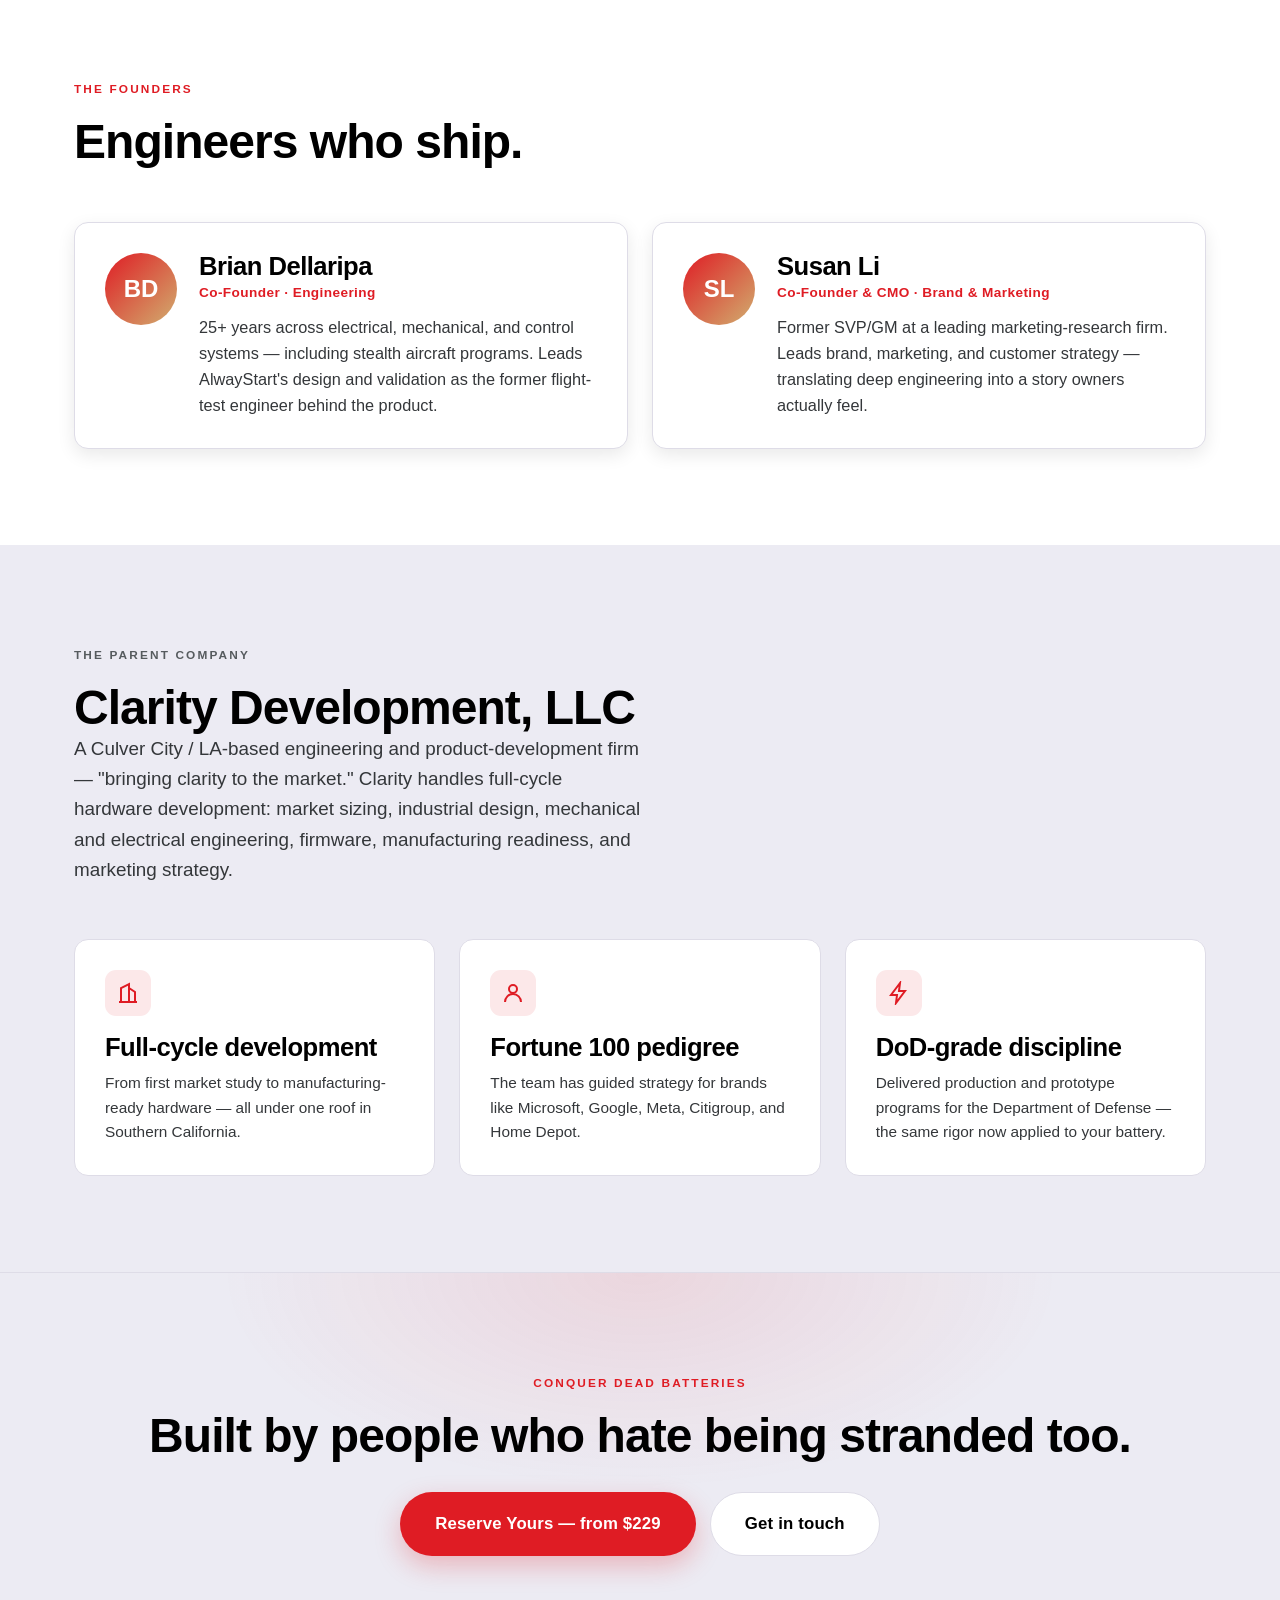
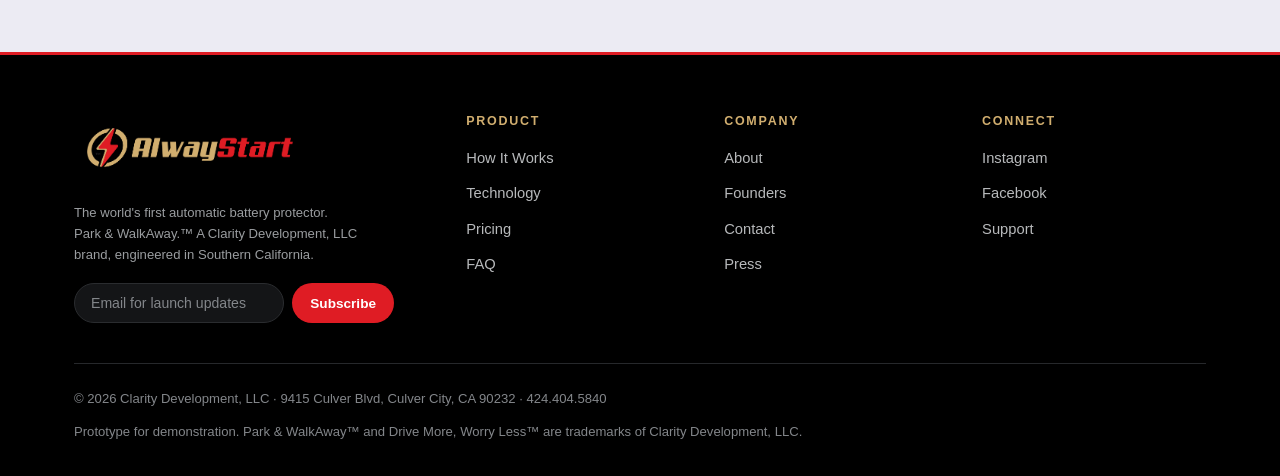
==== commit 82deebb0: "1" ====
--- a/about.html
+++ b/about.html
@@ -7,22 +7,25 @@
 <meta name="description" content="The story behind AlwayStart: a former flight-test engineer, a refused licensing deal, and a Southern California team that bootstrapped a new product category to market.">
 <link rel="preconnect" href="https://fonts.googleapis.com">
 <link href="https://fonts.googleapis.com/css2?family=Inter:wght@400;600;700;800&display=swap" rel="stylesheet">
-<link rel="icon" type="image/svg+xml" href="assets/logo-mark.svg">
+<link rel="icon" type="image/png" href="assets/logo-mark.png">
 <link rel="stylesheet" href="styles.css">
 </head>
 <body>
 
+<!-- NAV -->
 <header class="nav">
   <div class="container nav-inner">
-    <a href="index.html" class="brand" aria-label="AlwayStart home"><img src="assets/logo-mark.svg" alt="" class="brand-mark"><span class="brand-word"><b>Alway</b><i>Start</i></span></a>
-    <nav><ul class="nav-links">
-      <li><a href="how-it-works.html">How It Works</a></li>
-      <li><a href="technology.html">Technology</a></li>
-      <li><a href="pricing.html">Pricing</a></li>
-      <li><a href="about.html" class="active">About</a></li>
-      <li><a href="media.html">Gallery</a></li>
-      <li><a href="faq.html">FAQ</a></li>
-    </ul></nav>
+    <a href="index.html" class="brand" aria-label="AlwayStart home"><img src="assets/logo-light.png" alt="" class="brand-mark"></a>
+    <nav>
+      <ul class="nav-links">
+        <li><a href="how-it-works.html">How It Works</a></li>
+        <li><a href="technology.html">Technology</a></li>
+        <li><a href="pricing.html">Pricing</a></li>
+        <li><a href="about.html" class="active">About</a></li>
+        <li><a href="media.html">Gallery</a></li>
+        <li><a href="faq.html">FAQ</a></li>
+      </ul>
+    </nav>
     <div class="nav-cta">
       <a href="contact.html" class="btn btn-ghost">Contact</a>
       <a href="pricing.html" class="btn btn-primary">Reserve Yours</a>
@@ -132,14 +135,17 @@
 <footer class="site">
   <div class="container">
     <div class="foot-grid">
-      <div><a href="index.html" class="brand" aria-label="AlwayStart home"><img src="assets/logo-mark.svg" alt="" class="brand-mark foot-mark"><span class="brand-word"><b>Alway</b><i>Start</i></span></a><p class="foot-note">The world's first automatic battery protector. Park&nbsp;&&nbsp;WalkAway.™ A Clarity Development, LLC brand, engineered in Southern California.</p>
+      <div>
+        <a href="index.html" class="brand" aria-label="AlwayStart home"><img src="assets/logo-light.png" alt="" class="brand-mark foot-mark"></a>
+        <p class="foot-note">The world's first automatic battery protector. Park&nbsp;&&nbsp;WalkAway.™ A Clarity Development, LLC brand, engineered in Southern California.</p>
         <div class="foot-news">
           <form data-news>
             <input type="email" placeholder="Email for launch updates" aria-label="Email address" required>
             <button type="submit">Subscribe</button>
           </form>
           <p class="news-ok">Subscribed — thanks! (Prototype.)</p>
-        </div></div>
+        </div>
+      </div>
       <div><h4>Product</h4><ul><li><a href="how-it-works.html">How It Works</a></li><li><a href="technology.html">Technology</a></li><li><a href="pricing.html">Pricing</a></li><li><a href="faq.html">FAQ</a></li></ul></div>
       <div><h4>Company</h4><ul><li><a href="about.html">About</a></li><li><a href="about.html">Founders</a></li><li><a href="contact.html">Contact</a></li><li><a href="#" data-demo="Press kit — coming soon.">Press</a></li></ul></div>
       <div><h4>Connect</h4><ul><li><a href="#" data-demo="Instagram @alwaystartco">Instagram</a></li><li><a href="#" data-demo="Facebook: AlwayStart">Facebook</a></li><li><a href="contact.html">Support</a></li></ul></div>
--- a/styles.css
+++ b/styles.css
@@ -84,17 +84,18 @@
   background:rgba(255,255,255,.86);backdrop-filter:blur(14px);
   border-bottom:1px solid var(--line);
 }
-.nav-inner{display:flex;align-items:center;justify-content:space-between;height:72px}
+.nav-inner{display:flex;align-items:center;justify-content:space-between;min-height:72px;flex-wrap:wrap;gap:10px 20px;padding:10px 0}
 .brand{display:inline-flex;align-items:center;gap:10px}
-.brand-mark{width:38px;height:38px;flex:none}
-.foot-mark{width:34px;height:34px}
+.brand-mark{width:auto;height:80px;flex:none;object-fit:contain;display:block}
+.foot-mark{width:auto;height:65px;flex:none;object-fit:contain;display:block}
 .brand-word{font-family:var(--font-head);font-weight:900;font-size:1.4rem;letter-spacing:-.01em;line-height:1;white-space:nowrap}
 .brand-word b{color:var(--gold);font-weight:900}
 .brand-word i{color:var(--volt);font-style:normal;font-weight:900}
-.nav-links{display:flex;align-items:center;gap:30px;list-style:none}
+.nav-links{display:flex;align-items:center;justify-content:center;gap:18px;list-style:none;flex-wrap:wrap;row-gap:8px}
 .nav-links a{font-size:.95rem;font-weight:700;color:var(--fog);transition:color .15s}
 .nav-links a:hover,.nav-links a.active{color:var(--volt)}
-.nav-cta{display:flex;align-items:center;gap:14px}
+.nav-cta{display:flex;align-items:center;gap:10px;flex-wrap:nowrap;justify-content:flex-end;}
+.nav-cta .btn{white-space:nowrap;padding:12px 18px;font-size:.9rem}
 .nav-toggle{display:none;background:none;border:0;cursor:pointer;flex-direction:column;gap:5px;padding:8px}
 .nav-toggle span{width:24px;height:2px;background:var(--white);transition:.25s}
 
@@ -107,9 +108,6 @@
     var(--ink);
   overflow:hidden;
 }
-.hero .grid-bg{position:absolute;inset:0;opacity:.7;
-  background-image:linear-gradient(var(--line) 1px,transparent 1px),linear-gradient(90deg,var(--line) 1px,transparent 1px);
-  background-size:54px 54px;mask-image:radial-gradient(circle at 50% 30%,#000,transparent 75%);}
 .hero-grid{display:grid;grid-template-columns:1.05fr .95fr;gap:50px;position:relative}
 .hero h1 span{color:var(--volt)}
 .hero .lead{margin:24px 0 32px}
@@ -183,7 +181,7 @@
 /* fallback shows when the mp4 is absent (sits behind the video layer) */
 .media-fallback{position:absolute;inset:0;z-index:1;display:flex;flex-direction:column;align-items:center;justify-content:center;
   gap:12px;text-align:center;padding:30px;background:radial-gradient(circle at 50% 38%,#3a0d10,#000 72%)}
-.media-fallback img{width:92px;height:92px;opacity:.96}
+.media-fallback img{width:120px;height:120px;opacity:.96}
 .media-fallback b{font-family:var(--font-head);color:#fff;font-size:1.3rem;font-weight:900}
 .media-fallback span{color:#cfd0d2;font-size:.9rem;letter-spacing:.02em}
 .video-embed{position:relative;border-radius:18px;overflow:hidden;border:1px solid var(--line);box-shadow:var(--shadow);background:#000;aspect-ratio:16/9}
@@ -223,7 +221,8 @@
 .compare h3{display:flex;align-items:center;gap:10px;margin-bottom:20px}
 .compare ul{list-style:none;display:flex;flex-direction:column;gap:14px}
 .compare li{display:flex;gap:12px;font-size:.98rem}
-.compare li svg{width:20px;height:20px;flex:none;margin-top:2px}
+.compare li svg{width:18px;height:18px;flex:none;margin-top:2px}
+.compare h3 svg{width:100px;height:100px;flex:none}
 .x{color:var(--steel)}.ck{color:var(--volt)}
 
 /* ---------- Steps ---------- */
@@ -396,12 +395,18 @@
 .pagehero .crumb a:hover{color:var(--volt)}
 
 /* ---------- Responsive ---------- */
+@media(max-width:1100px){
+  .nav-inner{min-height:88px}
+  .nav-links{width:100%;justify-content:center;order:3}
+  .nav-cta{gap:8px}
+  .nav-cta .btn{padding:10px 14px;font-size:.84rem}
+}
 @media(max-width:900px){
   .hero-grid,.grid-3,.grid-2,.grid-4,.compare,.tiers,.foot-grid,.form-row,.step,.quotes{grid-template-columns:1fr}
   .hero{padding:70px 0}
   section{padding:64px 0}
   .device,.slider{max-width:420px;margin:0 auto}
-  .nav-links,.nav-cta .btn-ghost{display:none}
+  .nav-links,.nav-cta .btn-primary,.nav-cta .btn-ghost{display:none}
   .nav-toggle{display:flex}
   .nav-links.open{display:flex;position:absolute;top:72px;left:0;right:0;flex-direction:column;
     background:#fff;border-bottom:1px solid var(--line);padding:18px 24px;gap:18px;box-shadow:var(--shadow)}
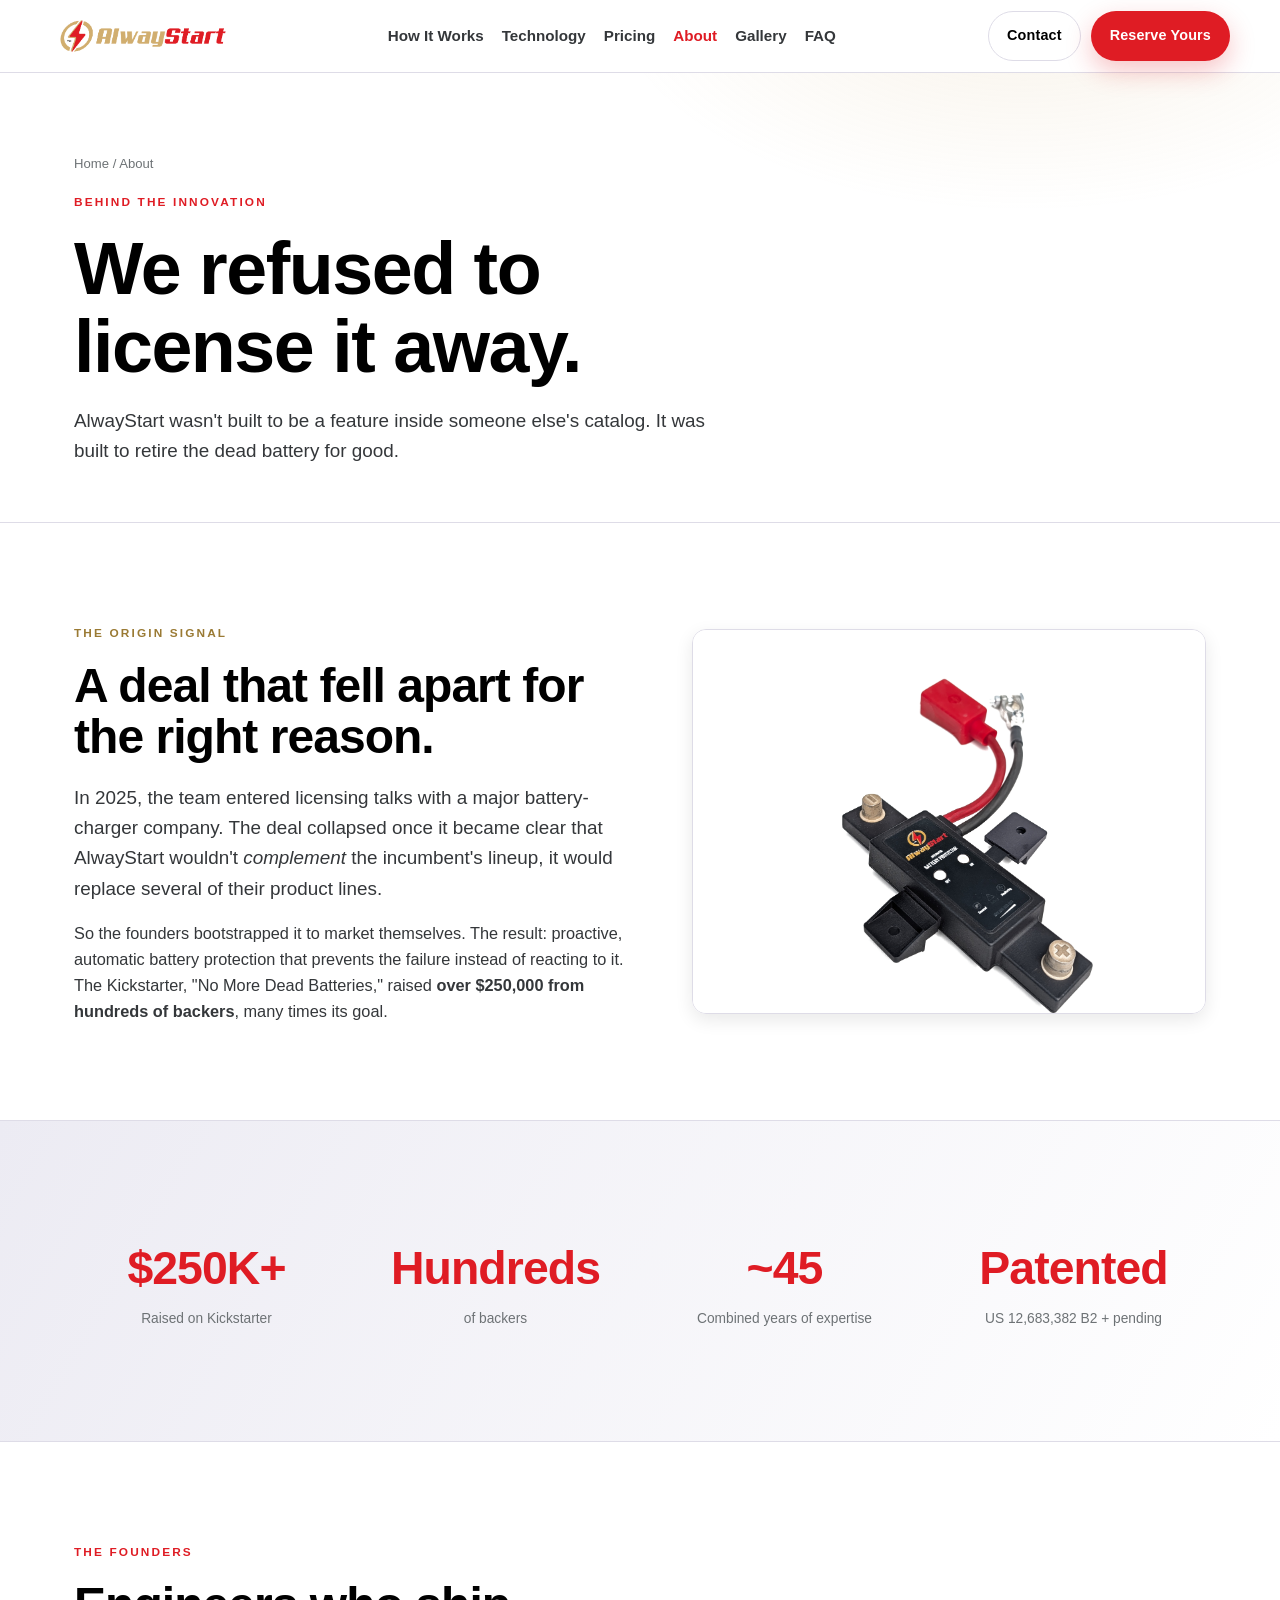
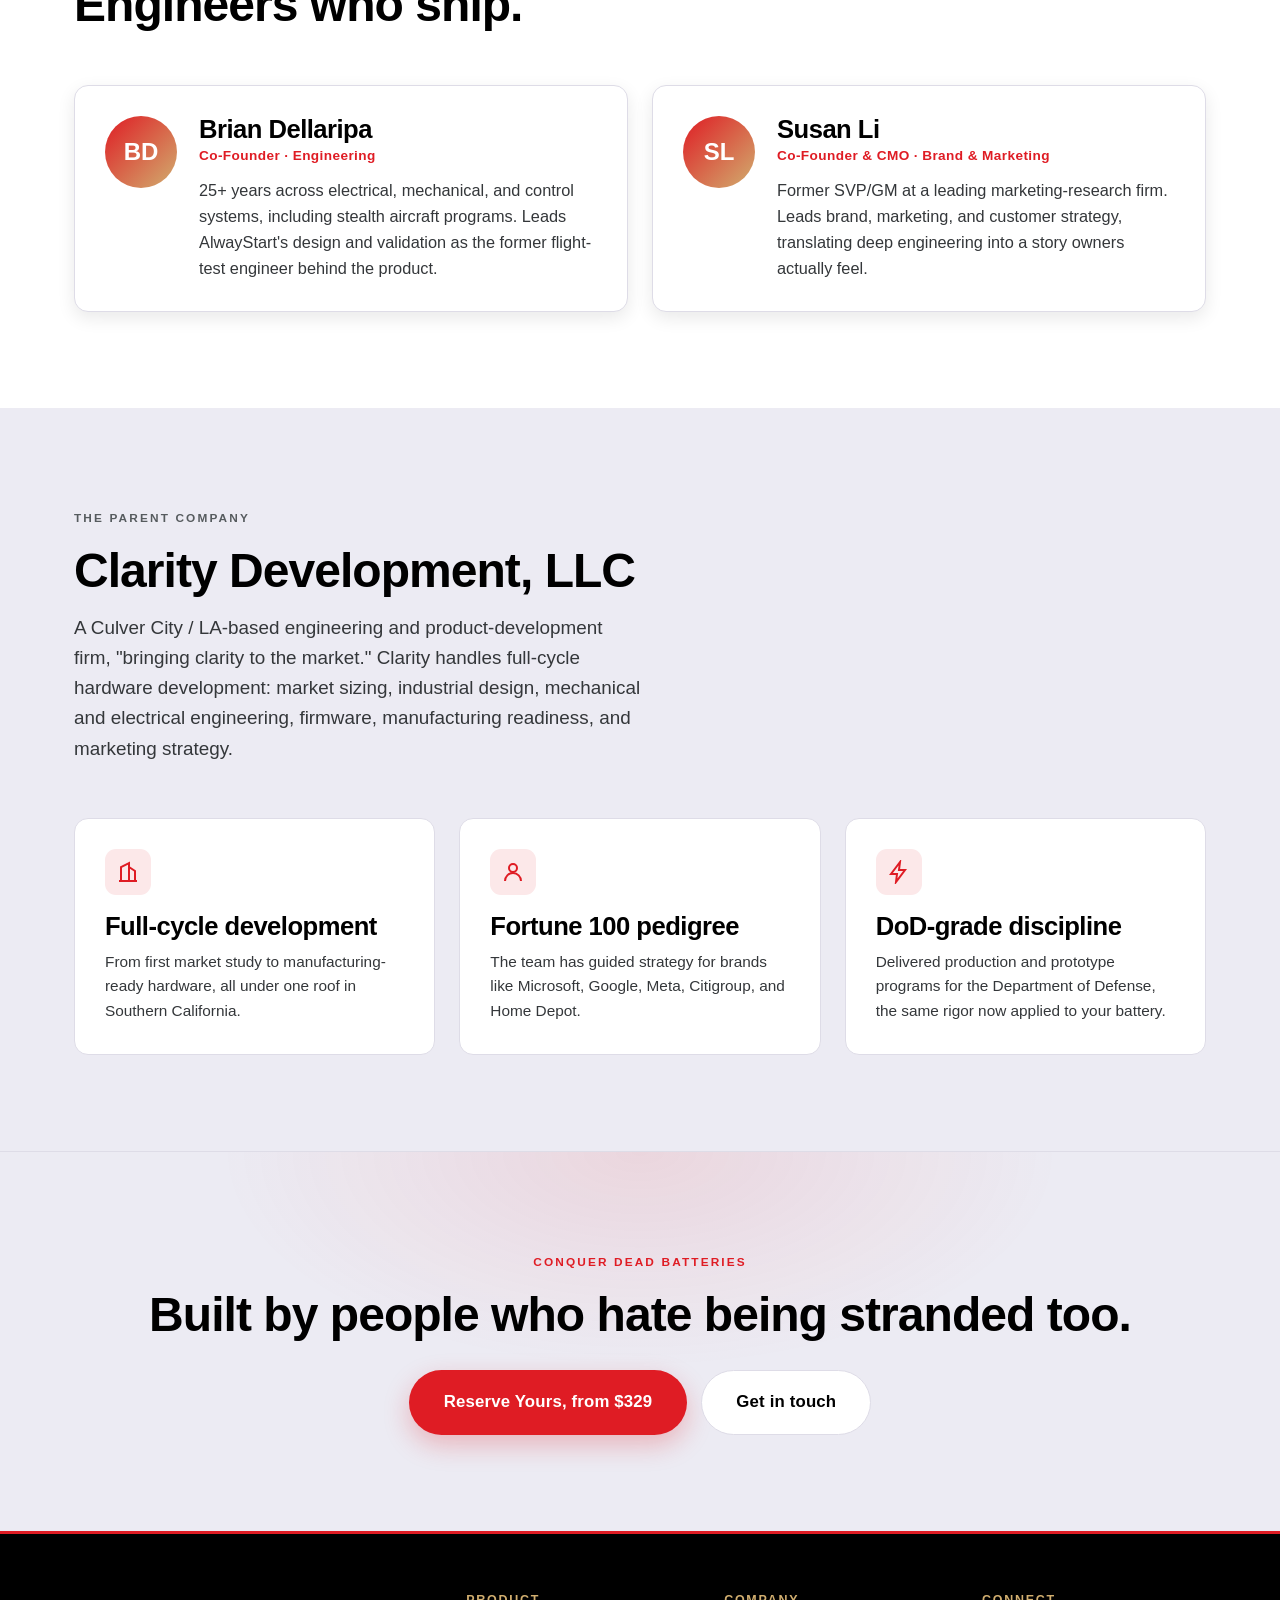
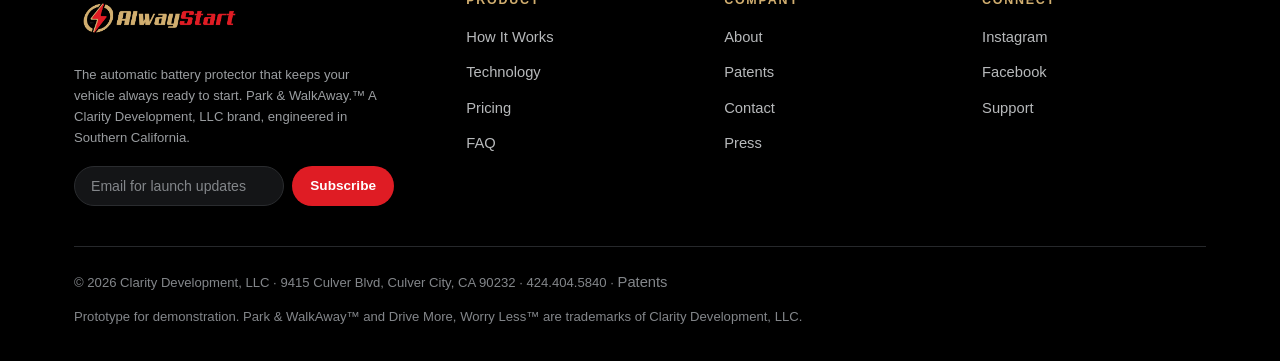
==== commit 2d2d15d7: "v2" ====
--- a/about.html
+++ b/about.html
@@ -3,7 +3,7 @@
 <head>
 <meta charset="UTF-8">
 <meta name="viewport" content="width=device-width, initial-scale=1.0">
-<title>About & Founders — AlwayStart</title>
+<title>About & Founders, AlwayStart</title>
 <meta name="description" content="The story behind AlwayStart: a former flight-test engineer, a refused licensing deal, and a Southern California team that bootstrapped a new product category to market.">
 <link rel="preconnect" href="https://fonts.googleapis.com">
 <link href="https://fonts.googleapis.com/css2?family=Inter:wght@400;600;700;800&display=swap" rel="stylesheet">
@@ -15,7 +15,7 @@
 <!-- NAV -->
 <header class="nav">
   <div class="container nav-inner">
-    <a href="index.html" class="brand" aria-label="AlwayStart home"><img src="assets/logo-light.png" alt="" class="brand-mark"></a>
+    <a href="index.html" class="brand" aria-label="AlwayStart home"><img src="assets/logo-dark.png" alt="AlwayStart" class="brand-mark"></a>
     <nav>
       <ul class="nav-links">
         <li><a href="how-it-works.html">How It Works</a></li>
@@ -50,16 +50,11 @@
       <div class="reveal">
         <span class="eyebrow amber">The origin signal</span>
         <h2>A deal that fell apart for the right reason.</h2>
-        <p class="lead" style="margin:20px 0 16px">In 2025, the team entered licensing talks with a major battery-charger company. The deal collapsed once it became clear that AlwayStart wouldn't <em>complement</em> the incumbent's lineup — it would replace several of their product lines.</p>
-        <p>So the founders bootstrapped it to market themselves. The result is a genuinely new category: proactive, automatic battery protection that prevents the failure instead of reacting to it. The Kickstarter, "No More Dead Batteries," raised <b>$251,020 from 891 backers</b> against a $10,000 goal.</p>
+        <p class="lead" style="margin:20px 0 16px">In 2025, the team entered licensing talks with a major battery-charger company. The deal collapsed once it became clear that AlwayStart wouldn't <em>complement</em> the incumbent's lineup, it would replace several of their product lines.</p>
+        <p>So the founders bootstrapped it to market themselves. The result: proactive, automatic battery protection that prevents the failure instead of reacting to it. The Kickstarter, "No More Dead Batteries," raised <b>over $250,000 from hundreds of backers</b>, many times its goal.</p>
       </div>
-      <div class="device reveal">
-        <div class="device-badge">● NEW CATEGORY</div>
-        <div class="device-unit">
-          <div class="logo">ALWAYSTART</div>
-          <div class="leds"><span class="led on-g"></span><span class="led on-a"></span><span class="led on-b"></span></div>
-          <span class="term l"></span><span class="term r"></span>
-        </div>
+      <div class="reveal">
+        <img class="media-photo" src="media/Product/AS%20white%20slanted.jpg" alt="AlwayStart automatic battery protector">
       </div>
     </div>
   </div>
@@ -69,10 +64,10 @@
 <section class="statband">
   <div class="container">
     <div class="grid-4">
-      <div class="stat reveal"><b>$251K</b><span>Raised on Kickstarter</span></div>
-      <div class="stat reveal"><b>891</b><span>Backers</span></div>
+      <div class="stat reveal"><b>$250K+</b><span>Raised on Kickstarter</span></div>
+      <div class="stat reveal"><b>Hundreds</b><span>of backers</span></div>
       <div class="stat reveal"><b>~45</b><span>Combined years of expertise</span></div>
-      <div class="stat reveal"><b>3</b><span>Patents pending</span></div>
+      <div class="stat reveal"><b>Patented</b><span>US 12,683,382 B2 + pending</span></div>
     </div>
   </div>
 </section>
@@ -90,7 +85,7 @@
         <div>
           <h3>Brian Dellaripa</h3>
           <div class="role">Co-Founder · Engineering</div>
-          <p>25+ years across electrical, mechanical, and control systems — including stealth aircraft programs. Leads AlwayStart's design and validation as the former flight-test engineer behind the product.</p>
+          <p>25+ years across electrical, mechanical, and control systems, including stealth aircraft programs. Leads AlwayStart's design and validation as the former flight-test engineer behind the product.</p>
         </div>
       </div>
       <div class="founder reveal">
@@ -98,7 +93,7 @@
         <div>
           <h3>Susan Li</h3>
           <div class="role">Co-Founder &amp; CMO · Brand &amp; Marketing</div>
-          <p>Former SVP/GM at a leading marketing-research firm. Leads brand, marketing, and customer strategy — translating deep engineering into a story owners actually feel.</p>
+          <p>Former SVP/GM at a leading marketing-research firm. Leads brand, marketing, and customer strategy, translating deep engineering into a story owners actually feel.</p>
         </div>
       </div>
     </div>
@@ -111,12 +106,12 @@
     <div class="section-head reveal">
       <span class="eyebrow blue">The parent company</span>
       <h2>Clarity Development, LLC</h2>
-      <p class="lead">A Culver City / LA-based engineering and product-development firm — "bringing clarity to the market." Clarity handles full-cycle hardware development: market sizing, industrial design, mechanical and electrical engineering, firmware, manufacturing readiness, and marketing strategy.</p>
+      <p class="lead">A Culver City / LA-based engineering and product-development firm, "bringing clarity to the market." Clarity handles full-cycle hardware development: market sizing, industrial design, mechanical and electrical engineering, firmware, manufacturing readiness, and marketing strategy.</p>
     </div>
     <div class="grid-3">
-      <div class="card reveal"><div class="ico"><svg viewBox="0 0 24 24" fill="none" stroke="currentColor" stroke-width="2"><path d="M3 21h18M5 21V7l8-4v18M19 21V11l-6-4"/></svg></div><h3>Full-cycle development</h3><p>From first market study to manufacturing-ready hardware — all under one roof in Southern California.</p></div>
+      <div class="card reveal"><div class="ico"><svg viewBox="0 0 24 24" fill="none" stroke="currentColor" stroke-width="2"><path d="M3 21h18M5 21V7l8-4v18M19 21V11l-6-4"/></svg></div><h3>Full-cycle development</h3><p>From first market study to manufacturing-ready hardware, all under one roof in Southern California.</p></div>
       <div class="card reveal"><div class="ico"><svg viewBox="0 0 24 24" fill="none" stroke="currentColor" stroke-width="2"><circle cx="12" cy="8" r="4"/><path d="M4 21a8 8 0 0 1 16 0"/></svg></div><h3>Fortune 100 pedigree</h3><p>The team has guided strategy for brands like Microsoft, Google, Meta, Citigroup, and Home Depot.</p></div>
-      <div class="card reveal"><div class="ico"><svg viewBox="0 0 24 24" fill="none" stroke="currentColor" stroke-width="2"><path d="M13 2 4 14h6l-1 8 9-12h-6l1-8Z"/></svg></div><h3>DoD-grade discipline</h3><p>Delivered production and prototype programs for the Department of Defense — the same rigor now applied to your battery.</p></div>
+      <div class="card reveal"><div class="ico"><svg viewBox="0 0 24 24" fill="none" stroke="currentColor" stroke-width="2"><path d="M13 2 4 14h6l-1 8 9-12h-6l1-8Z"/></svg></div><h3>DoD-grade discipline</h3><p>Delivered production and prototype programs for the Department of Defense, the same rigor now applied to your battery.</p></div>
     </div>
   </div>
 </section>
@@ -126,7 +121,7 @@
     <span class="eyebrow">Conquer dead batteries</span>
     <h2>Built by people who hate being stranded too.</h2>
     <div class="btns">
-      <a href="pricing.html" class="btn btn-primary btn-lg">Reserve Yours — from $229</a>
+      <a href="pricing.html" class="btn btn-primary btn-lg">Reserve Yours, from $329</a>
       <a href="contact.html" class="btn btn-ghost btn-lg">Get in touch</a>
     </div>
   </div>
@@ -137,21 +132,21 @@
     <div class="foot-grid">
       <div>
         <a href="index.html" class="brand" aria-label="AlwayStart home"><img src="assets/logo-light.png" alt="" class="brand-mark foot-mark"></a>
-        <p class="foot-note">The world's first automatic battery protector. Park&nbsp;&&nbsp;WalkAway.™ A Clarity Development, LLC brand, engineered in Southern California.</p>
+        <p class="foot-note">The automatic battery protector that keeps your vehicle always ready to start. Park&nbsp;&&nbsp;WalkAway.™ A Clarity Development, LLC brand, engineered in Southern California.</p>
         <div class="foot-news">
           <form data-news>
             <input type="email" placeholder="Email for launch updates" aria-label="Email address" required>
             <button type="submit">Subscribe</button>
           </form>
-          <p class="news-ok">Subscribed — thanks! (Prototype.)</p>
+          <p class="news-ok">Subscribed, thanks! (Prototype.)</p>
         </div>
       </div>
       <div><h4>Product</h4><ul><li><a href="how-it-works.html">How It Works</a></li><li><a href="technology.html">Technology</a></li><li><a href="pricing.html">Pricing</a></li><li><a href="faq.html">FAQ</a></li></ul></div>
-      <div><h4>Company</h4><ul><li><a href="about.html">About</a></li><li><a href="about.html">Founders</a></li><li><a href="contact.html">Contact</a></li><li><a href="#" data-demo="Press kit — coming soon.">Press</a></li></ul></div>
+      <div><h4>Company</h4><ul><li><a href="about.html">About</a></li><li><a href="patents.html">Patents</a></li><li><a href="contact.html">Contact</a></li><li><a href="#" data-demo="Press kit, coming soon.">Press</a></li></ul></div>
       <div><h4>Connect</h4><ul><li><a href="#" data-demo="Instagram @alwaystartco">Instagram</a></li><li><a href="#" data-demo="Facebook: AlwayStart">Facebook</a></li><li><a href="contact.html">Support</a></li></ul></div>
     </div>
     <div class="foot-bottom">
-      <span>© 2026 Clarity Development, LLC · 9415 Culver Blvd, Culver City, CA 90232 · 424.404.5840</span>
+      <span>© 2026 Clarity Development, LLC · 9415 Culver Blvd, Culver City, CA 90232 · 424.404.5840 · <a href="patents.html" style="color:inherit">Patents</a></span>
       <span>Prototype for demonstration. Park&nbsp;&&nbsp;WalkAway™ and Drive More, Worry Less™ are trademarks of Clarity Development, LLC.</span>
     </div>
   </div>
--- a/styles.css
+++ b/styles.css
@@ -211,6 +211,8 @@
 .card p{font-size:.96rem;color:var(--fog)}
 
 .section-head{max-width:64ch;margin-bottom:54px}
+.section-head h2{margin-bottom:16px}
+.section-head .eyebrow + h2{margin-top:0}
 .section-head.center{margin-left:auto;margin-right:auto}
 
 /* ---------- Old way vs AlwayStart ---------- */
@@ -244,7 +246,7 @@
 /* ---------- Stat band ---------- */
 .statband{background:linear-gradient(120deg,var(--ink-2),#fff);border-top:1px solid var(--line);border-bottom:1px solid var(--line)}
 .statband .grid-4{gap:24px}
-.product-carousel-section{padding:24px 0 0}
+.product-carousel-section{padding:0}
 .product-carousel{position:relative;overflow:hidden;border:1px solid var(--line);border-radius:24px;box-shadow:var(--shadow);background:var(--ink-3)}
 .product-carousel-track{position:relative;aspect-ratio:16/9;min-height:360px}
 .product-slide{position:absolute;inset:0;opacity:0;transform:scale(1.02);transition:opacity .6s ease,transform .6s ease}
@@ -419,3 +421,177 @@
   .foot-grid{grid-template-columns:1fr}
   .hero-proof{gap:18px}
 }
+
+/* ============================================================
+   v3 additions — real logos, images, media, gallery, popup
+   ============================================================ */
+
+/* Logo images (full horizontal lockup) */
+.brand-mark{width:auto;height:52px;display:block}
+.foot-mark{width:auto;height:48px}
+@media(max-width:560px){ .brand-mark{height:42px} }
+
+/* Hero image */
+.hero-media img{position:absolute;inset:0;width:100%;height:100%;object-fit:cover;z-index:1}
+
+/* Problem section images (inline content) */
+.problem-images{display:grid;grid-template-columns:repeat(2,1fr);gap:20px;margin-bottom:48px}
+.problem-images figure{margin:0}
+.problem-images img{width:100%;aspect-ratio:4/3;object-fit:cover;border-radius:12px;border:1px solid var(--line);box-shadow:var(--shadow-sm);display:block}
+.problem-images figcaption{margin-top:10px;font-size:.85rem;color:var(--steel);font-weight:600}
+@media(max-width:900px){ .problem-images{grid-template-columns:1fr} }
+
+/* Generic media figure + photo */
+.media-figure{margin:0;border-radius:var(--radius);overflow:hidden;border:1px solid var(--line);box-shadow:var(--shadow-sm);background:var(--ink-2)}
+.media-figure img{width:100%;max-height:520px;object-fit:cover;display:block}
+.media-figure figcaption{padding:14px 20px;font-size:.9rem;color:var(--steel);background:var(--ink)}
+.media-photo{width:100%;border-radius:var(--radius);border:1px solid var(--line);box-shadow:var(--shadow-sm);object-fit:cover;aspect-ratio:4/3}
+
+/* Credibility band (press/creator quotes) */
+.credband{padding:80px 0;background:var(--ink)}
+.cred-quotes{display:grid;grid-template-columns:repeat(3,1fr);gap:24px}
+.cred-quotes blockquote{margin:0;background:var(--ink-3);border:1px solid var(--line);border-left:4px solid var(--gold);
+  border-radius:var(--radius);padding:26px 28px;box-shadow:var(--shadow-sm)}
+.cred-quotes p{font-size:1.02rem;color:var(--white);font-weight:600;line-height:1.5;margin-bottom:14px}
+.cred-quotes cite{font-style:normal;font-size:.86rem;color:var(--steel);font-weight:700}
+@media(max-width:900px){ .cred-quotes{grid-template-columns:1fr} }
+
+/* Influencer / creator clip cards */
+.clip-grid{display:grid;grid-template-columns:repeat(3,1fr);gap:24px}
+.clip{position:relative;display:block;border-radius:var(--radius);overflow:hidden;border:1px solid var(--line);
+  box-shadow:var(--shadow-sm);aspect-ratio:16/10;background:#000}
+.clip img{width:100%;height:100%;object-fit:cover;transition:transform .4s ease;opacity:.92}
+.clip:hover img{transform:scale(1.05);opacity:1}
+.clip-play{position:absolute;top:50%;left:50%;transform:translate(-50%,-50%);width:60px;height:60px;border-radius:50%;
+  background:rgba(223,28,36,.92);display:grid;place-items:center;box-shadow:0 10px 30px rgba(0,0,0,.4)}
+.clip-play svg{width:26px;height:26px;color:#fff;margin-left:3px}
+.clip-meta{position:absolute;left:0;right:0;bottom:0;padding:16px 18px;display:flex;flex-direction:column;gap:2px;
+  background:linear-gradient(transparent,rgba(0,0,0,.82))}
+.clip-meta b{color:#fff;font-size:.95rem}
+.clip-meta small{color:#cfd0d2;font-size:.8rem}
+@media(max-width:900px){ .clip-grid{grid-template-columns:1fr} }
+
+/* Influencer video modal */
+.video-modal{position:fixed;inset:0;z-index:210;background:rgba(0,0,0,.9);display:none;align-items:center;justify-content:center;padding:24px}
+.video-modal.open{display:flex}
+.video-stage{position:relative;max-width:480px;width:100%}
+.video-stage video{width:100%;max-height:86vh;border-radius:14px;background:#000;display:block}
+.video-close{position:absolute;top:18px;right:22px;width:44px;height:44px;border-radius:50%;border:1px solid rgba(255,255,255,.3);
+  background:rgba(0,0,0,.5);color:#fff;font-size:1.7rem;line-height:1;cursor:pointer;z-index:2}
+
+/* Segment cards (performance & collectors) */
+.segment-card{margin:0;border-radius:var(--radius);overflow:hidden;border:1px solid var(--line);
+  background:var(--ink-3);box-shadow:var(--shadow-sm);transition:transform .2s ease,border-color .2s ease}
+.segment-card:hover{transform:translateY(-4px);border-color:var(--gold)}
+.segment-card img{width:100%;aspect-ratio:4/3;object-fit:cover;display:block}
+.segment-card figcaption{padding:22px 24px}
+.segment-card figcaption b{display:block;color:var(--white);font-family:var(--font-head);font-size:1.15rem;margin-bottom:6px}
+.segment-card figcaption span{color:var(--fog);font-size:.95rem}
+
+/* Audience panels (performance vs collectors) */
+.audience-grid{display:grid;grid-template-columns:1fr 1fr;gap:24px}
+.audience-panel{background:var(--ink-3);border:1px solid var(--line);border-radius:var(--radius);overflow:hidden;
+  box-shadow:var(--shadow-sm);display:flex;flex-direction:column;transition:transform .2s ease,border-color .2s ease}
+.audience-panel:hover{transform:translateY(-4px);border-color:var(--gold)}
+.audience-panel img{width:100%;aspect-ratio:16/9;object-fit:cover;display:block}
+.audience-body{padding:30px 30px 34px}
+.audience-body h3{margin:8px 0 12px}
+.audience-body p{color:var(--fog);font-size:.98rem}
+.audience-tags{list-style:none;display:flex;flex-wrap:wrap;gap:8px;margin:18px 0 22px;padding:0}
+.audience-tags li{font-size:.8rem;font-weight:700;color:var(--fog);background:var(--ink-2);border:1px solid var(--line);border-radius:999px;padding:6px 12px}
+.audience-cta{display:flex;gap:10px;flex-wrap:wrap}
+.audience-cta .btn{padding:12px 20px;font-size:.9rem}
+@media(max-width:900px){ .audience-grid{grid-template-columns:1fr} }
+
+/* Persona cards (4 audiences) */
+.persona-grid{display:grid;grid-template-columns:repeat(4,1fr);gap:20px}
+.persona-card{background:var(--ink-3);border:1px solid var(--line);border-radius:var(--radius);overflow:hidden;
+  box-shadow:var(--shadow-sm);display:flex;flex-direction:column;transition:transform .2s ease,border-color .2s ease}
+.persona-card:hover{transform:translateY(-4px);border-color:var(--gold)}
+.persona-card img{width:100%;aspect-ratio:4/3;object-fit:cover;display:block}
+.persona-card .pbody{padding:22px 22px 26px;display:flex;flex-direction:column;gap:10px}
+.persona-card h3{font-size:1.12rem}
+.persona-meta{font-size:.76rem;font-weight:800;letter-spacing:.03em;color:var(--steel);text-transform:uppercase;margin:0}
+.persona-meta b{color:var(--volt);font-weight:800}
+.persona-card p{font-size:.92rem;color:var(--fog)}
+.persona-tags{list-style:none;display:flex;flex-wrap:wrap;gap:7px;margin:4px 0 0;padding:0}
+.persona-tags li{font-size:.72rem;font-weight:700;color:var(--fog);background:var(--ink-2);border:1px solid var(--line);border-radius:999px;padding:5px 10px}
+@media(max-width:1000px){ .persona-grid{grid-template-columns:repeat(2,1fr)} }
+@media(max-width:560px){ .persona-grid{grid-template-columns:1fr} }
+
+/* Persona rows (alternating text / image) */
+.persona-rows{display:flex;flex-direction:column;gap:60px}
+.persona-row{display:grid;grid-template-columns:1fr 1fr;gap:48px;align-items:center}
+.persona-row:nth-child(even) .prow-text{order:2}
+.persona-row:nth-child(even) .prow-img{order:1}
+.persona-row h3{font-size:clamp(1.4rem,2.6vw,2rem);margin-bottom:14px}
+.persona-row p{color:var(--fog);font-size:1.02rem;margin-bottom:24px}
+.prow-img img{width:100%;border-radius:var(--radius);border:1px solid var(--line);box-shadow:var(--shadow-sm);object-fit:cover;aspect-ratio:4/3}
+@media(max-width:900px){
+  .persona-row{grid-template-columns:1fr;gap:22px}
+  .persona-row:nth-child(even) .prow-text{order:1}
+  .persona-row:nth-child(even) .prow-img{order:2}
+}
+
+/* Pricing: 2-up + tier image */
+.tiers-2{max-width:760px;margin:0 auto;grid-template-columns:repeat(2,1fr)}
+.tier-img{width:100%;aspect-ratio:16/10;object-fit:cover;border-radius:10px;border:1px solid var(--line);margin-bottom:20px;background:var(--ink-2)}
+@media(max-width:900px){ .tiers-2{grid-template-columns:1fr;max-width:460px} }
+
+/* Product carousel (technology page) */
+.product-carousel-section{padding:96px 0}
+.product-carousel{position:relative;max-width:760px;margin:0 auto;border-radius:var(--radius);overflow:hidden;
+  border:1px solid var(--line);box-shadow:var(--shadow);background:var(--ink-2)}
+.product-carousel-track{position:relative;aspect-ratio:4/3}
+.product-slide{position:absolute;inset:0;opacity:0;transition:opacity .6s ease}
+.product-slide.active{opacity:1}
+.product-slide img{width:100%;height:100%;object-fit:cover;display:block}
+.product-carousel-dots{position:absolute;left:0;right:0;bottom:16px;display:flex;gap:9px;justify-content:center}
+.product-carousel-dots button{width:9px;height:9px;border-radius:50%;border:0;cursor:pointer;background:rgba(0,0,0,.28);padding:0}
+.product-carousel-dots button.active{background:var(--volt);width:26px;border-radius:6px}
+
+/* Gallery (media.html) */
+.gallery-toolbar{margin-bottom:16px}
+.gallery-count{color:var(--steel);font-size:.9rem;font-weight:600}
+.gallery-grid{display:grid;grid-template-columns:repeat(4,1fr);gap:16px}
+.gallery-card{position:relative;border-radius:12px;overflow:hidden;border:1px solid var(--line);cursor:pointer;
+  background:var(--ink-2);box-shadow:var(--shadow-sm);transition:transform .2s ease}
+.gallery-card:hover{transform:translateY(-3px)}
+.gallery-card img{width:100%;aspect-ratio:1/1;object-fit:cover;display:block}
+.gallery-caption{padding:10px 12px;font-size:.82rem;color:var(--fog);background:var(--ink)}
+.gallery-pagination{display:flex;gap:8px;justify-content:center;margin-top:28px;flex-wrap:wrap}
+.gallery-pagination button{min-width:38px;height:38px;border-radius:9px;border:1px solid var(--line);background:#fff;
+  color:var(--fog);font-weight:700;cursor:pointer;font-family:inherit}
+.gallery-pagination button.active{background:var(--volt);color:#fff;border-color:var(--volt)}
+.gallery-pagination button:disabled{opacity:.4;cursor:default}
+@media(max-width:900px){ .gallery-grid{grid-template-columns:repeat(2,1fr)} }
+
+/* Gallery lightbox */
+.gallery-lightbox{position:fixed;inset:0;z-index:120;background:rgba(0,0,0,.9);display:none;align-items:center;justify-content:center;padding:40px}
+.gallery-lightbox.open{display:flex}
+.gallery-lightbox-stage{max-width:1000px;width:100%;text-align:center}
+.gallery-lightbox-media img,.gallery-lightbox-media video{max-width:100%;max-height:78vh;border-radius:12px;margin:0 auto}
+.gallery-lightbox-title{color:#fff;margin-top:14px;font-size:.95rem}
+.gallery-lightbox-close{position:absolute;top:22px;right:26px;width:44px;height:44px;border-radius:50%;border:1px solid rgba(255,255,255,.3);
+  background:rgba(0,0,0,.5);color:#fff;font-size:1.6rem;cursor:pointer;line-height:1}
+.gallery-lightbox-nav{position:absolute;top:50%;transform:translateY(-50%);width:48px;height:48px;border-radius:50%;
+  border:1px solid rgba(255,255,255,.3);background:rgba(0,0,0,.5);color:#fff;font-size:1.4rem;cursor:pointer}
+.gallery-lightbox-nav.prev{left:18px}.gallery-lightbox-nav.next{right:18px}
+
+/* Exit-intent popup */
+.exit-modal{position:fixed;inset:0;z-index:200;background:rgba(0,0,0,.6);display:none;align-items:center;justify-content:center;padding:24px}
+.exit-modal.open{display:flex;animation:exitFade .25s ease}
+@keyframes exitFade{from{opacity:0}to{opacity:1}}
+.exit-card{position:relative;max-width:460px;width:100%;background:#fff;border-radius:18px;padding:40px 36px;
+  box-shadow:0 30px 80px rgba(0,0,0,.4);border-top:5px solid var(--volt);text-align:center}
+.exit-card h3{font-size:1.7rem;margin-bottom:10px}
+.exit-card > p{color:var(--fog);font-size:.98rem;margin-bottom:20px}
+.exit-form{display:flex;flex-direction:column;gap:10px}
+.exit-form input{width:100%;background:#fff;border:1px solid var(--line);border-radius:999px;padding:14px 20px;font-family:inherit;font-size:1rem;color:var(--white)}
+.exit-form input:focus{outline:none;border-color:var(--volt);box-shadow:0 0 0 3px var(--volt-soft)}
+.exit-form .btn{justify-content:center}
+.exit-ok{display:none;color:var(--volt);font-weight:700;font-size:.92rem;margin-top:14px}
+.exit-fine{font-size:.78rem;color:var(--steel);margin-top:14px}
+.exit-close{position:absolute;top:14px;right:16px;width:34px;height:34px;border-radius:50%;border:0;background:var(--ink-2);
+  color:var(--steel);font-size:1.4rem;line-height:1;cursor:pointer}
+.exit-close:hover{background:var(--line)}
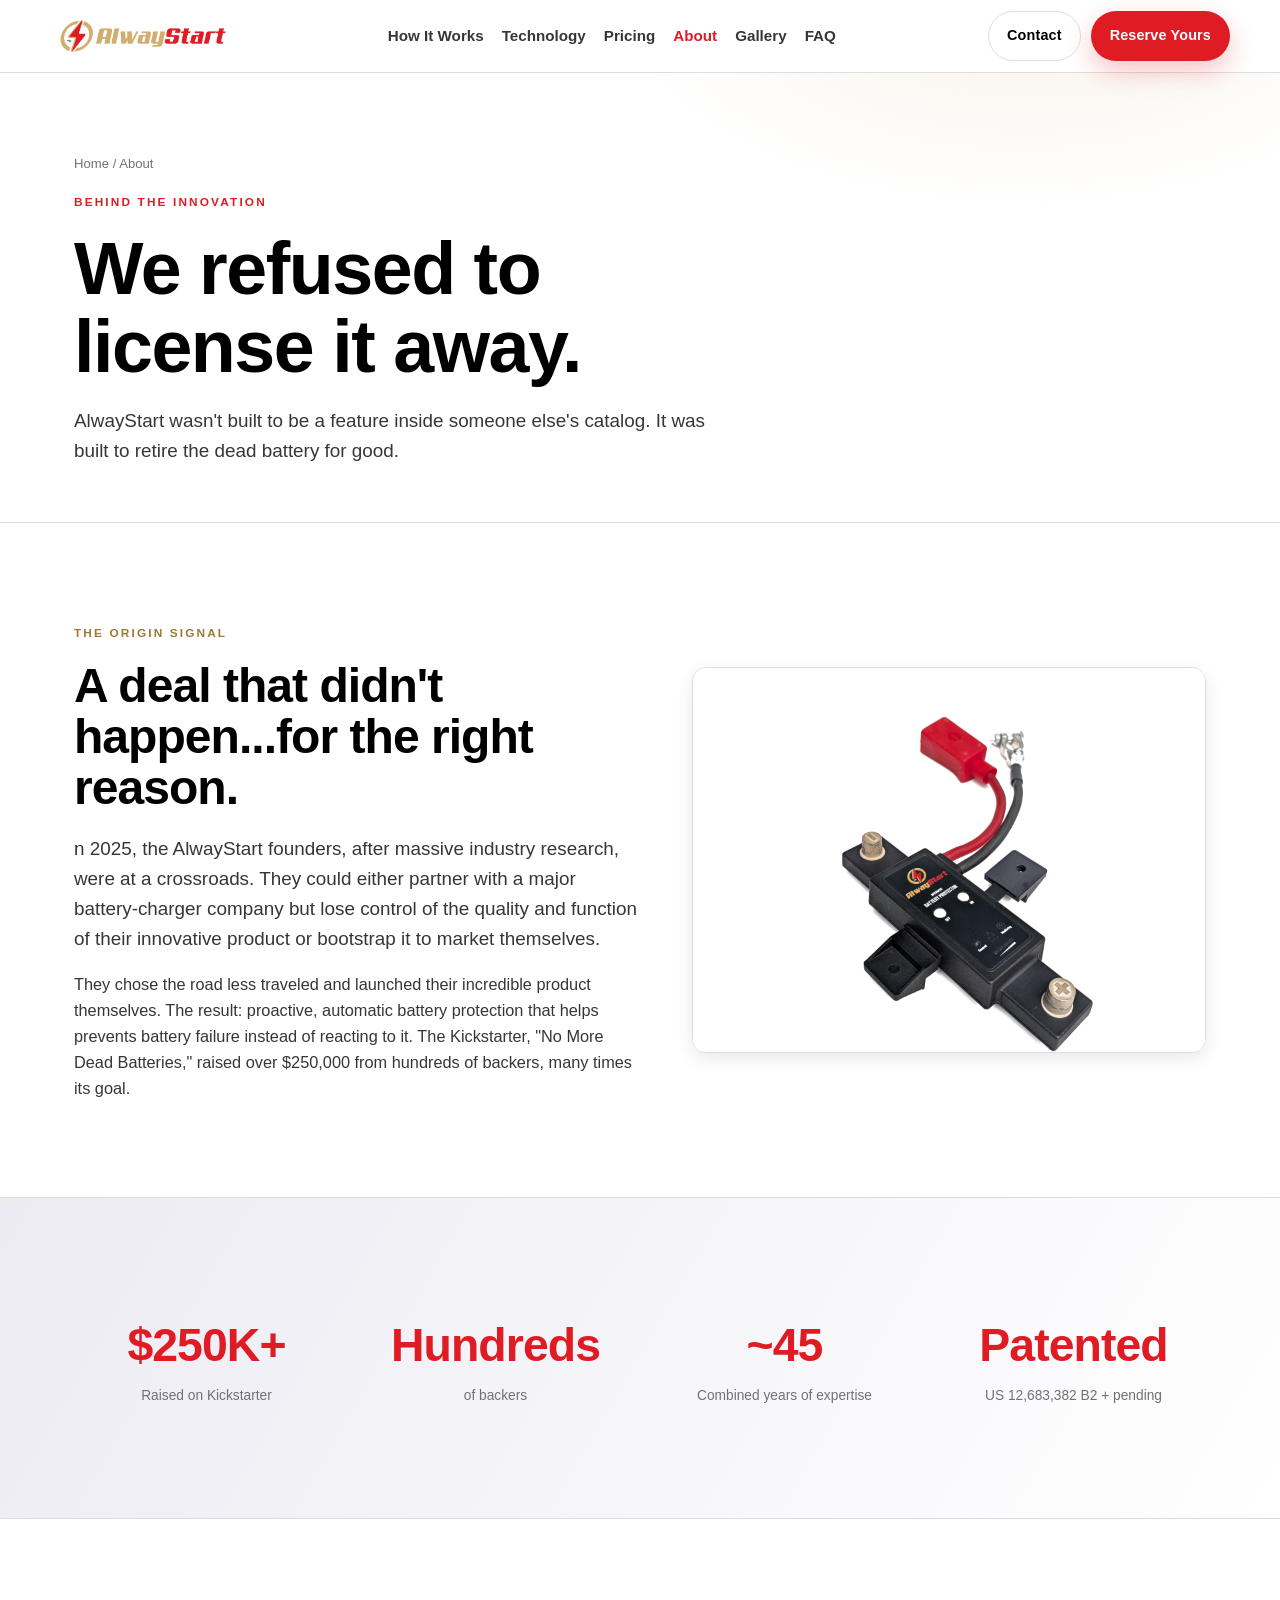
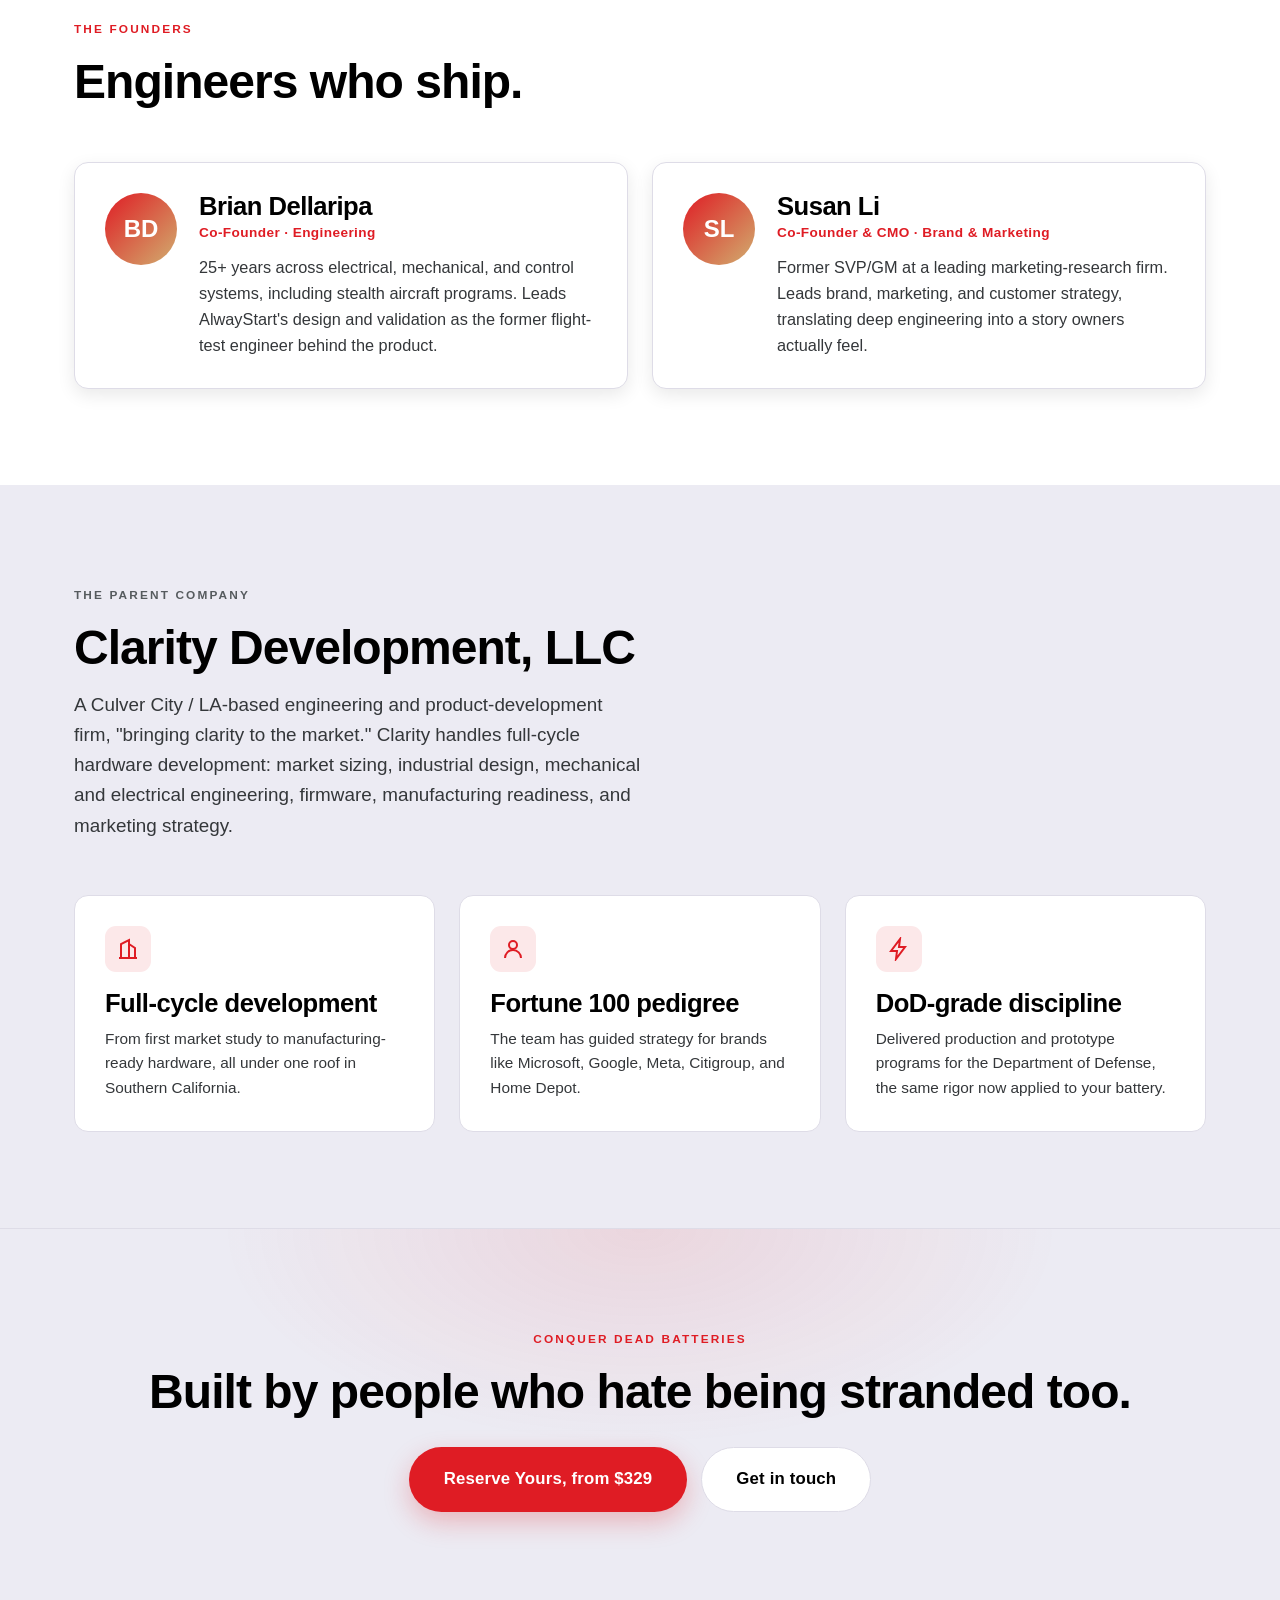
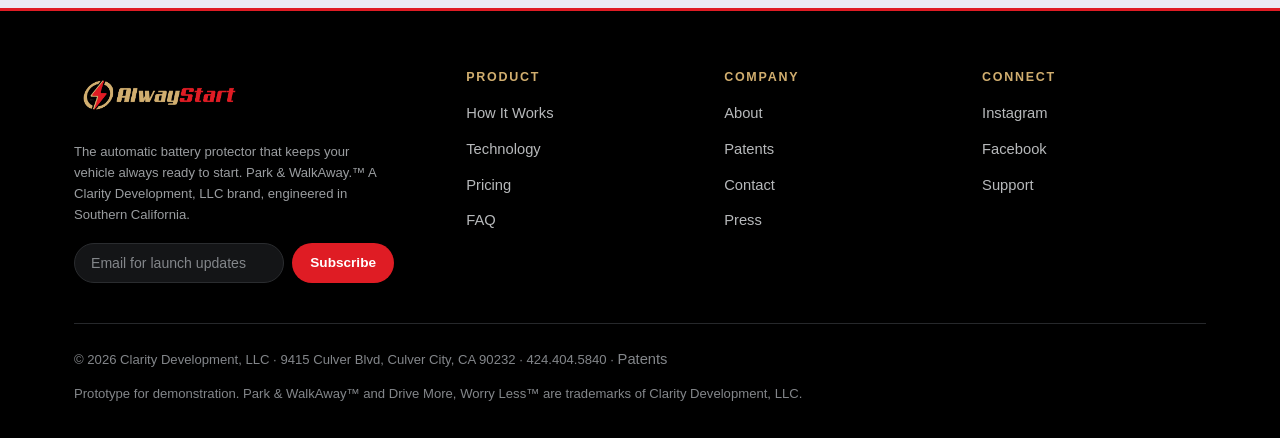
==== commit 9cef8c16: "1" ====
--- a/about.html
+++ b/about.html
@@ -49,9 +49,9 @@
     <div class="hero-grid" style="align-items:center">
       <div class="reveal">
         <span class="eyebrow amber">The origin signal</span>
-        <h2>A deal that fell apart for the right reason.</h2>
-        <p class="lead" style="margin:20px 0 16px">In 2025, the team entered licensing talks with a major battery-charger company. The deal collapsed once it became clear that AlwayStart wouldn't <em>complement</em> the incumbent's lineup, it would replace several of their product lines.</p>
-        <p>So the founders bootstrapped it to market themselves. The result: proactive, automatic battery protection that prevents the failure instead of reacting to it. The Kickstarter, "No More Dead Batteries," raised <b>over $250,000 from hundreds of backers</b>, many times its goal.</p>
+        <h2>A deal that didn't happen...for the right reason.</h2>
+        <p class="lead" style="margin:20px 0 16px">n 2025, the AlwayStart founders, after massive industry research, were at a crossroads.  They could either partner with a major battery-charger company but lose control of the quality and function of their innovative product or bootstrap it to market themselves.</p>
+        <p>They chose the road less traveled and launched their incredible product themselves.  The result: proactive, automatic battery protection that helps prevents battery failure instead of reacting to it. The Kickstarter, "No More Dead Batteries," raised over $250,000 from hundreds of backers, many times its goal.</p>
       </div>
       <div class="reveal">
         <img class="media-photo" src="media/Product/AS%20white%20slanted.jpg" alt="AlwayStart automatic battery protector">
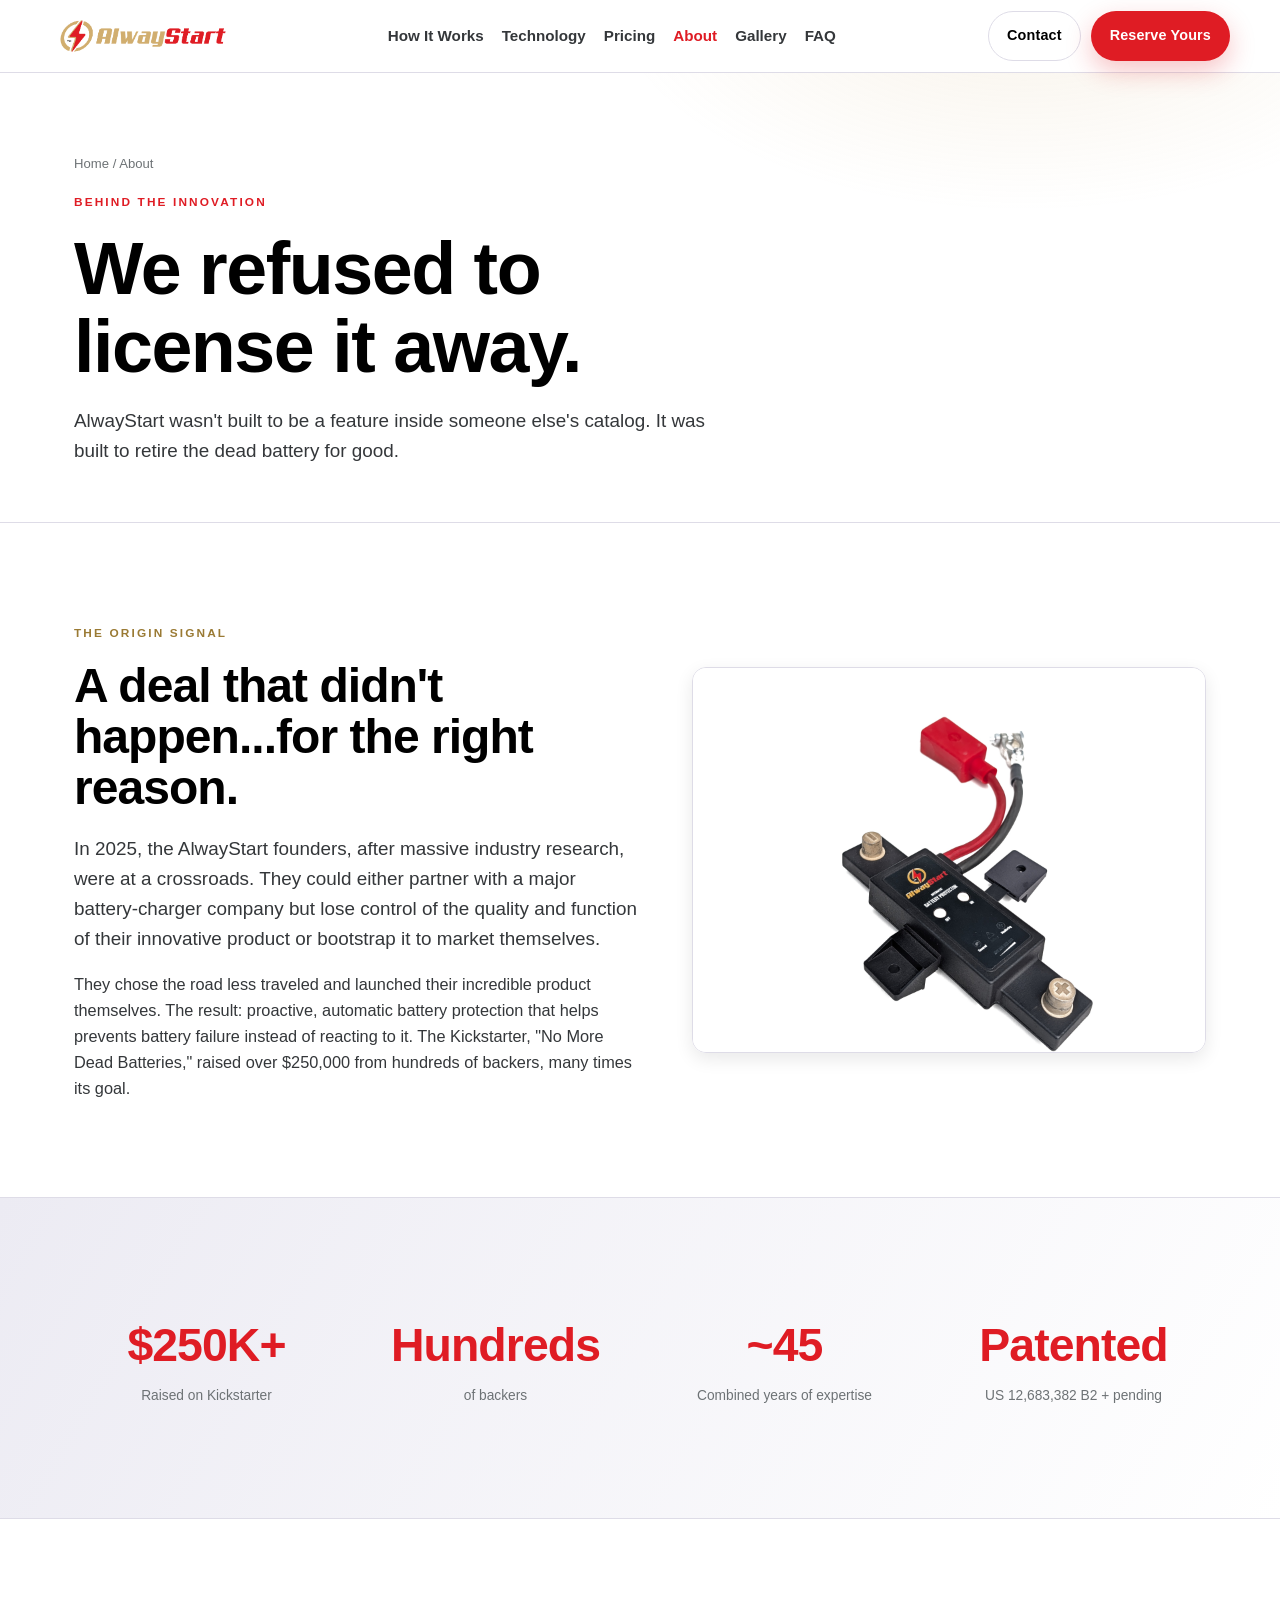
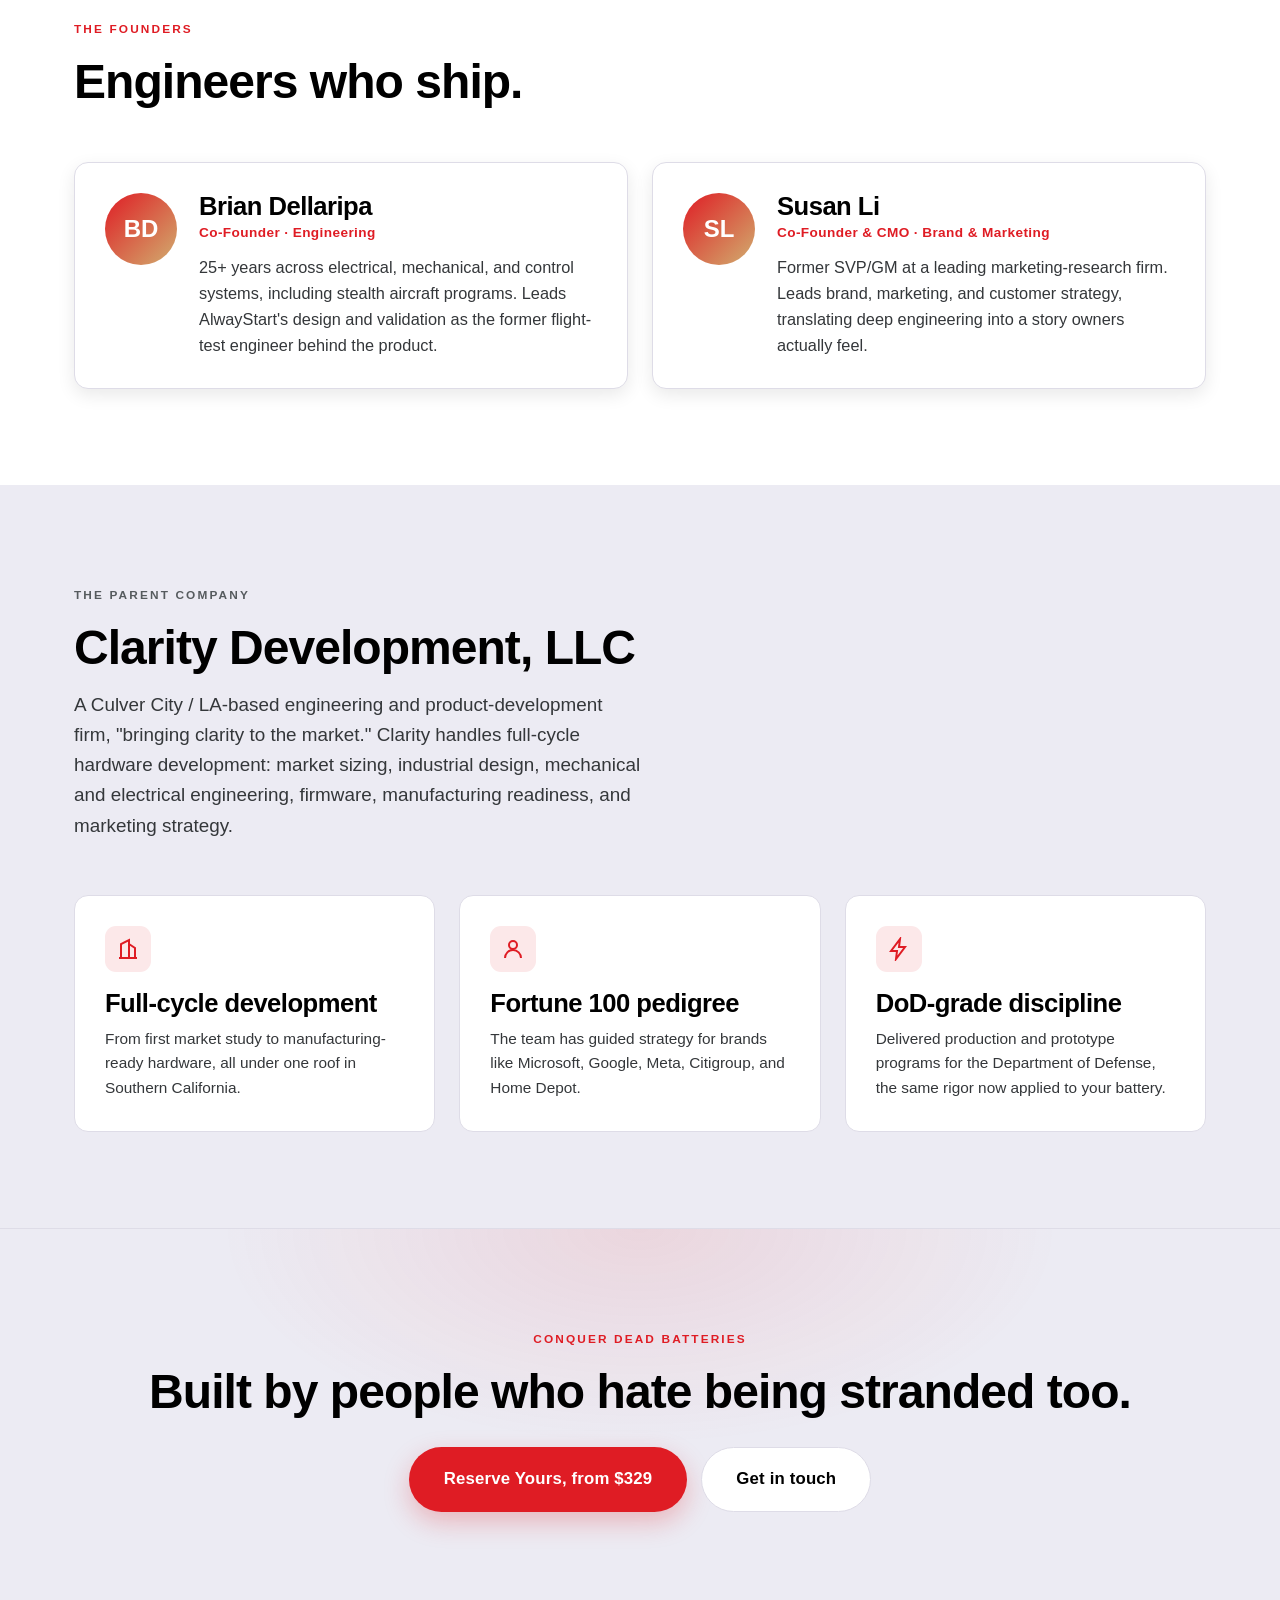
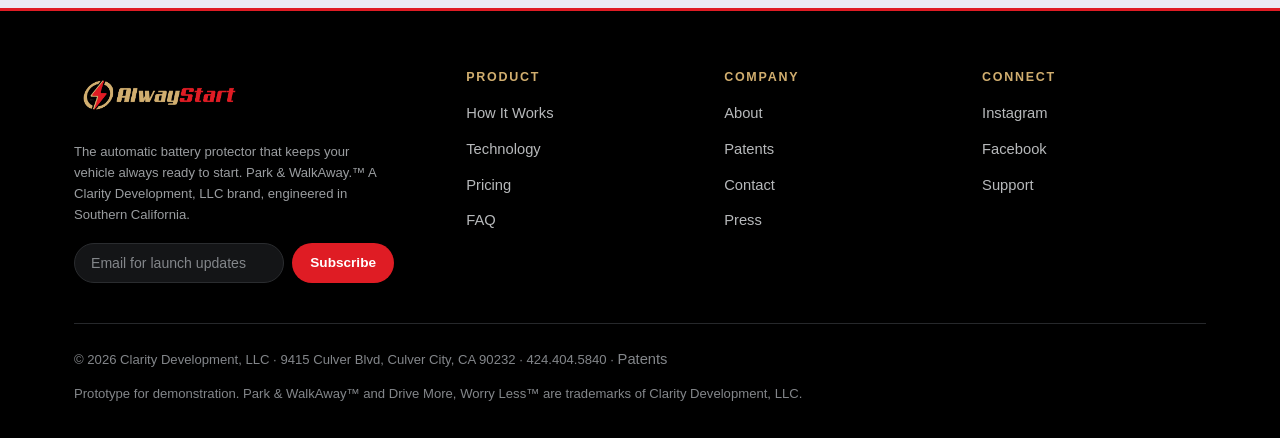
==== commit ab1e795c: "1" ====
--- a/about.html
+++ b/about.html
@@ -50,7 +50,7 @@
       <div class="reveal">
         <span class="eyebrow amber">The origin signal</span>
         <h2>A deal that didn't happen...for the right reason.</h2>
-        <p class="lead" style="margin:20px 0 16px">n 2025, the AlwayStart founders, after massive industry research, were at a crossroads.  They could either partner with a major battery-charger company but lose control of the quality and function of their innovative product or bootstrap it to market themselves.</p>
+        <p class="lead" style="margin:20px 0 16px">In 2025, the AlwayStart founders, after massive industry research, were at a crossroads.  They could either partner with a major battery-charger company but lose control of the quality and function of their innovative product or bootstrap it to market themselves.</p>
         <p>They chose the road less traveled and launched their incredible product themselves.  The result: proactive, automatic battery protection that helps prevents battery failure instead of reacting to it. The Kickstarter, "No More Dead Batteries," raised over $250,000 from hundreds of backers, many times its goal.</p>
       </div>
       <div class="reveal">
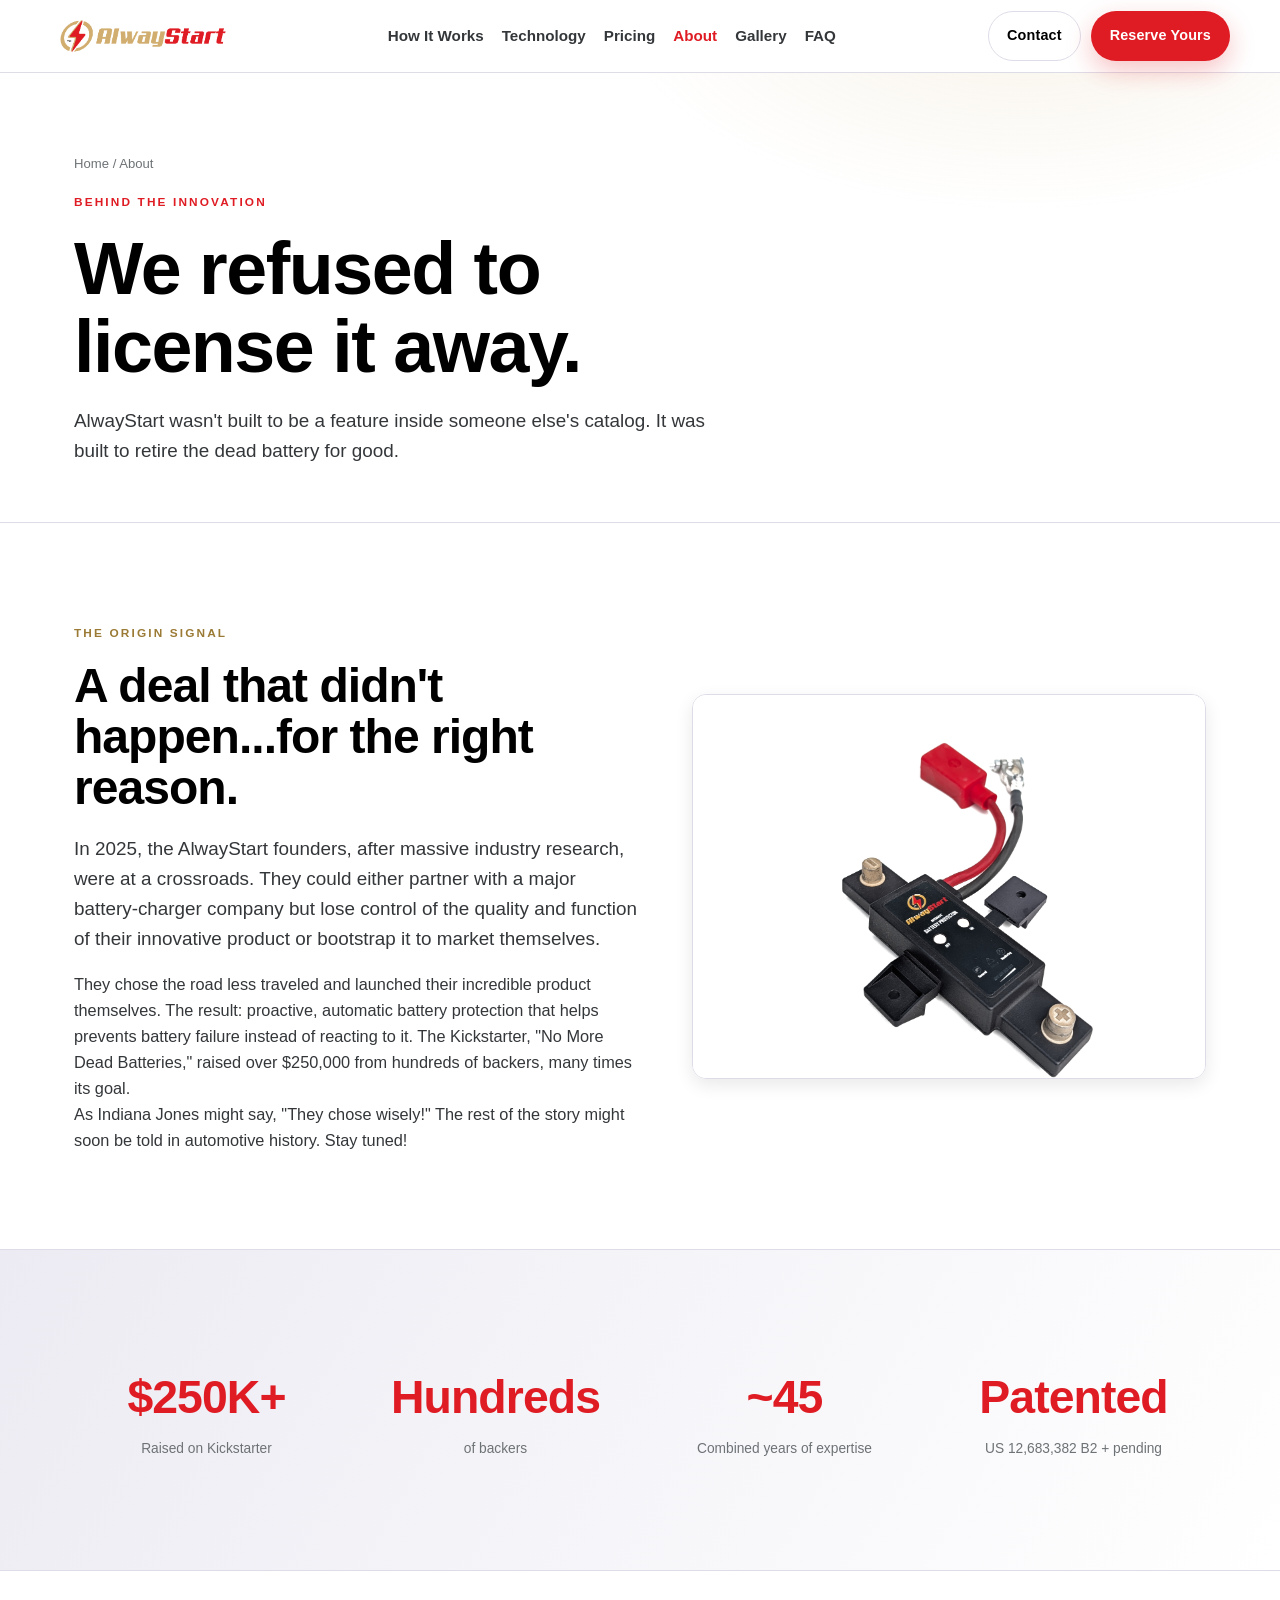
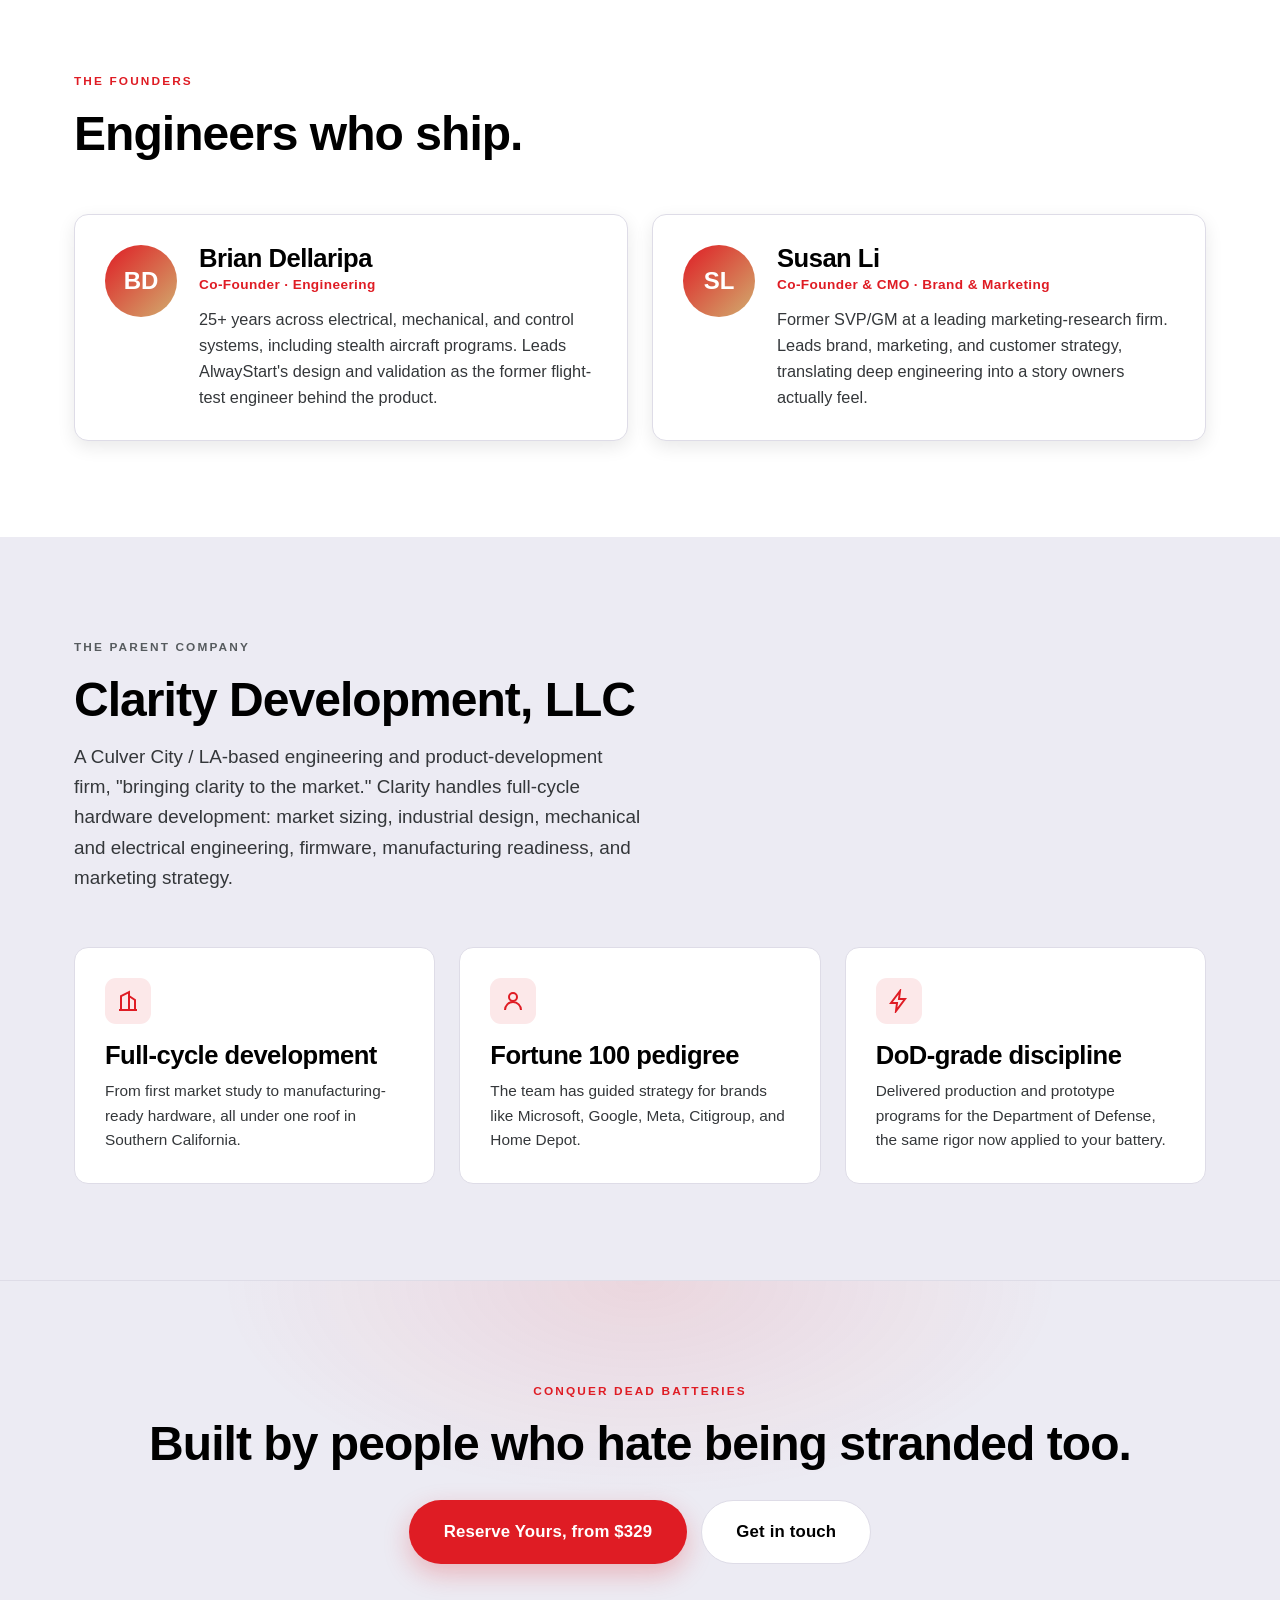
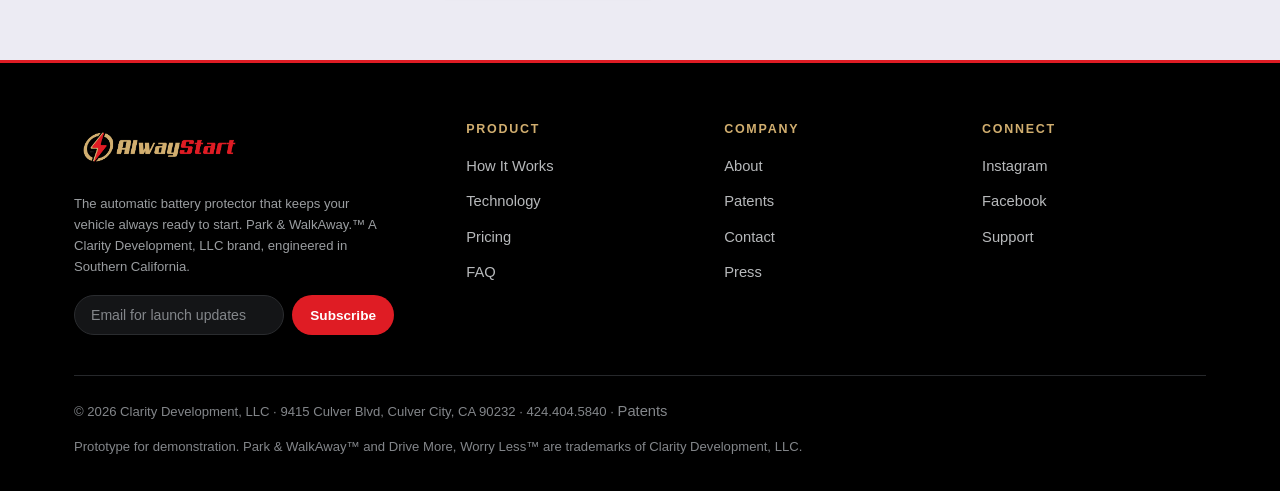
==== commit eb8daa52: "1" ====
--- a/about.html
+++ b/about.html
@@ -52,6 +52,7 @@
         <h2>A deal that didn't happen...for the right reason.</h2>
         <p class="lead" style="margin:20px 0 16px">In 2025, the AlwayStart founders, after massive industry research, were at a crossroads.  They could either partner with a major battery-charger company but lose control of the quality and function of their innovative product or bootstrap it to market themselves.</p>
         <p>They chose the road less traveled and launched their incredible product themselves.  The result: proactive, automatic battery protection that helps prevents battery failure instead of reacting to it. The Kickstarter, "No More Dead Batteries," raised over $250,000 from hundreds of backers, many times its goal.</p>
+        <p>As Indiana Jones might say, "They chose wisely!" The rest of the story might soon be told in automotive history.  Stay tuned!</p>
       </div>
       <div class="reveal">
         <img class="media-photo" src="media/Product/AS%20white%20slanted.jpg" alt="AlwayStart automatic battery protector">
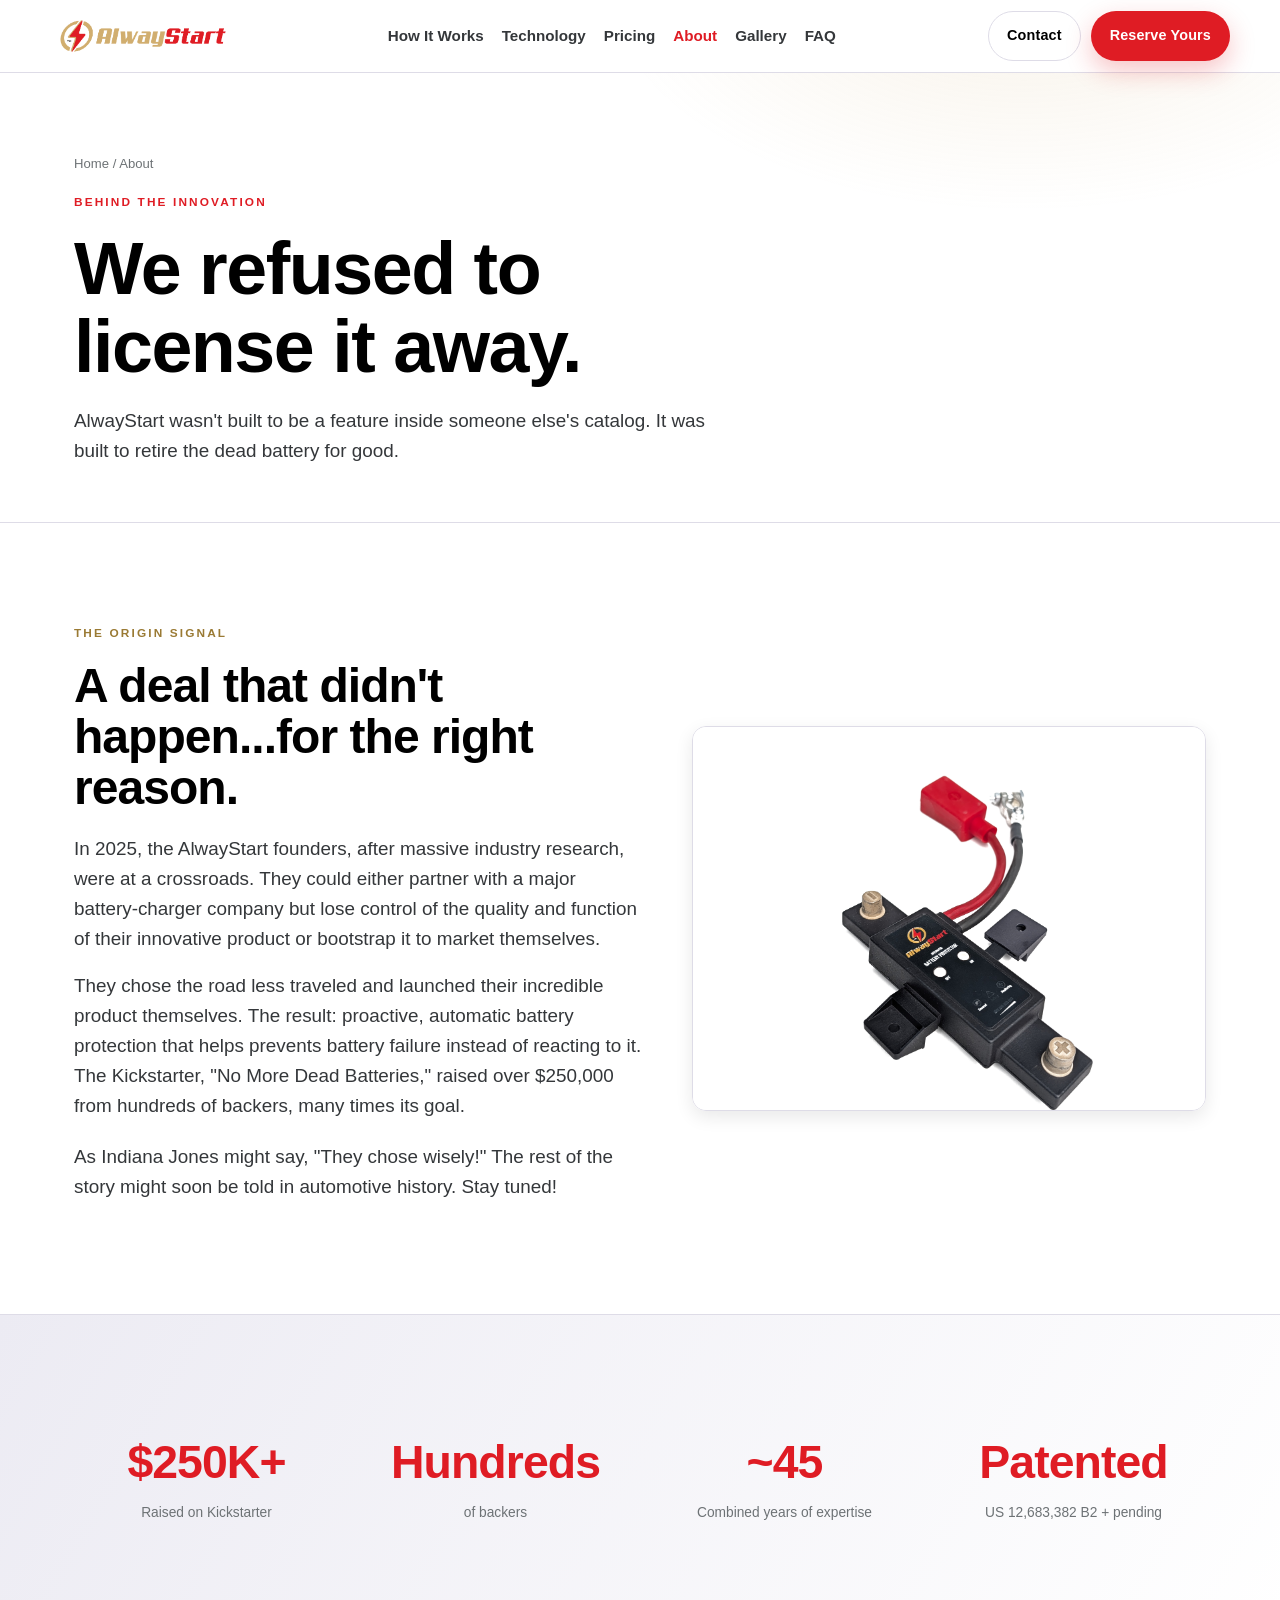
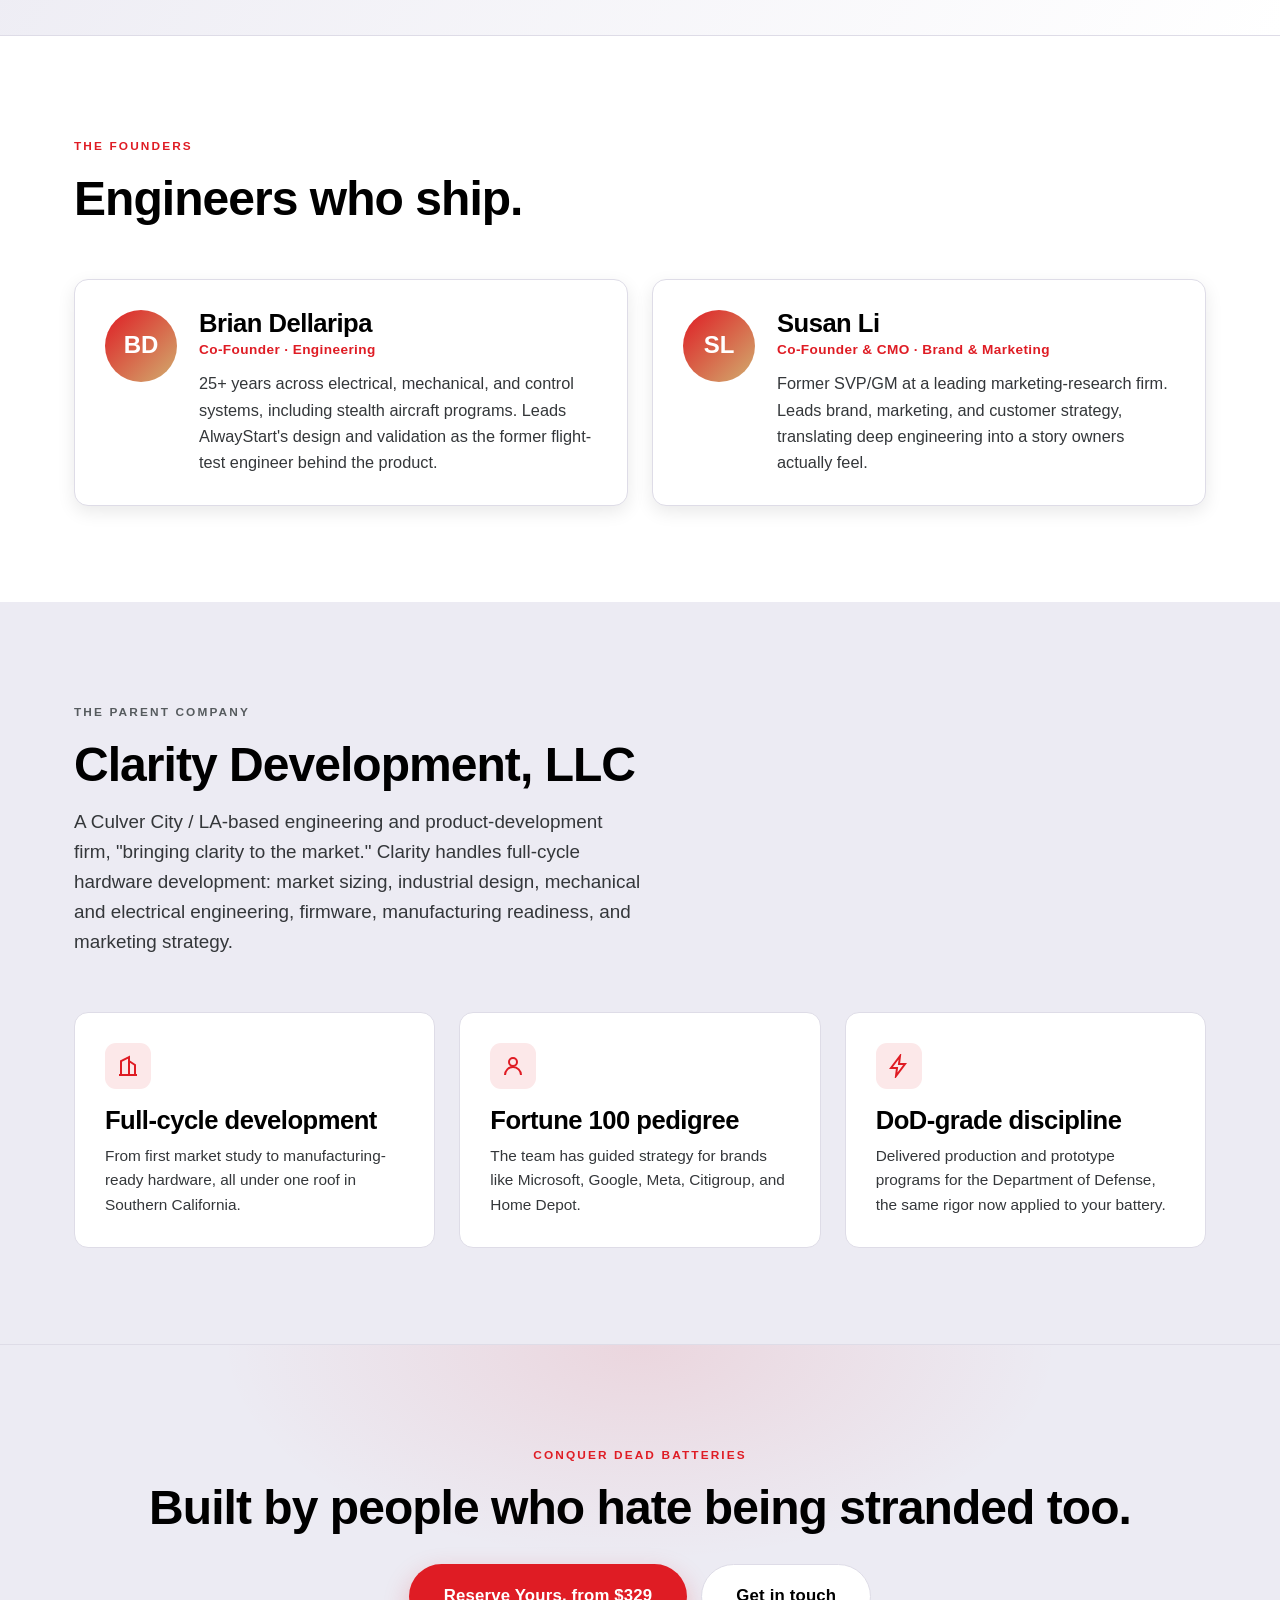
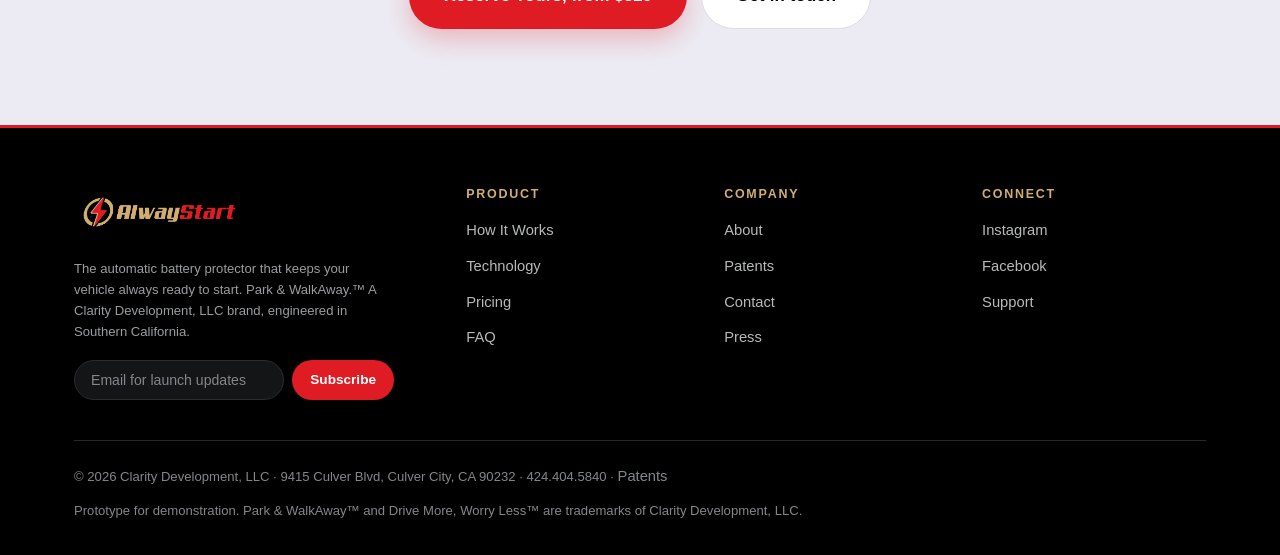
==== commit def1d09a: "1" ====
--- a/about.html
+++ b/about.html
@@ -51,8 +51,8 @@
         <span class="eyebrow amber">The origin signal</span>
         <h2>A deal that didn't happen...for the right reason.</h2>
         <p class="lead" style="margin:20px 0 16px">In 2025, the AlwayStart founders, after massive industry research, were at a crossroads.  They could either partner with a major battery-charger company but lose control of the quality and function of their innovative product or bootstrap it to market themselves.</p>
-        <p>They chose the road less traveled and launched their incredible product themselves.  The result: proactive, automatic battery protection that helps prevents battery failure instead of reacting to it. The Kickstarter, "No More Dead Batteries," raised over $250,000 from hundreds of backers, many times its goal.</p>
-        <p>As Indiana Jones might say, "They chose wisely!" The rest of the story might soon be told in automotive history.  Stay tuned!</p>
+        <p class="lead" style="margin:20px 0 16p">They chose the road less traveled and launched their incredible product themselves.  The result: proactive, automatic battery protection that helps prevents battery failure instead of reacting to it. The Kickstarter, "No More Dead Batteries," raised over $250,000 from hundreds of backers, many times its goal.</p>
+        <p class="lead" style="margin:20px 0 16px">As Indiana Jones might say, "They chose wisely!" The rest of the story might soon be told in automotive history.  Stay tuned!</p>
       </div>
       <div class="reveal">
         <img class="media-photo" src="media/Product/AS%20white%20slanted.jpg" alt="AlwayStart automatic battery protector">
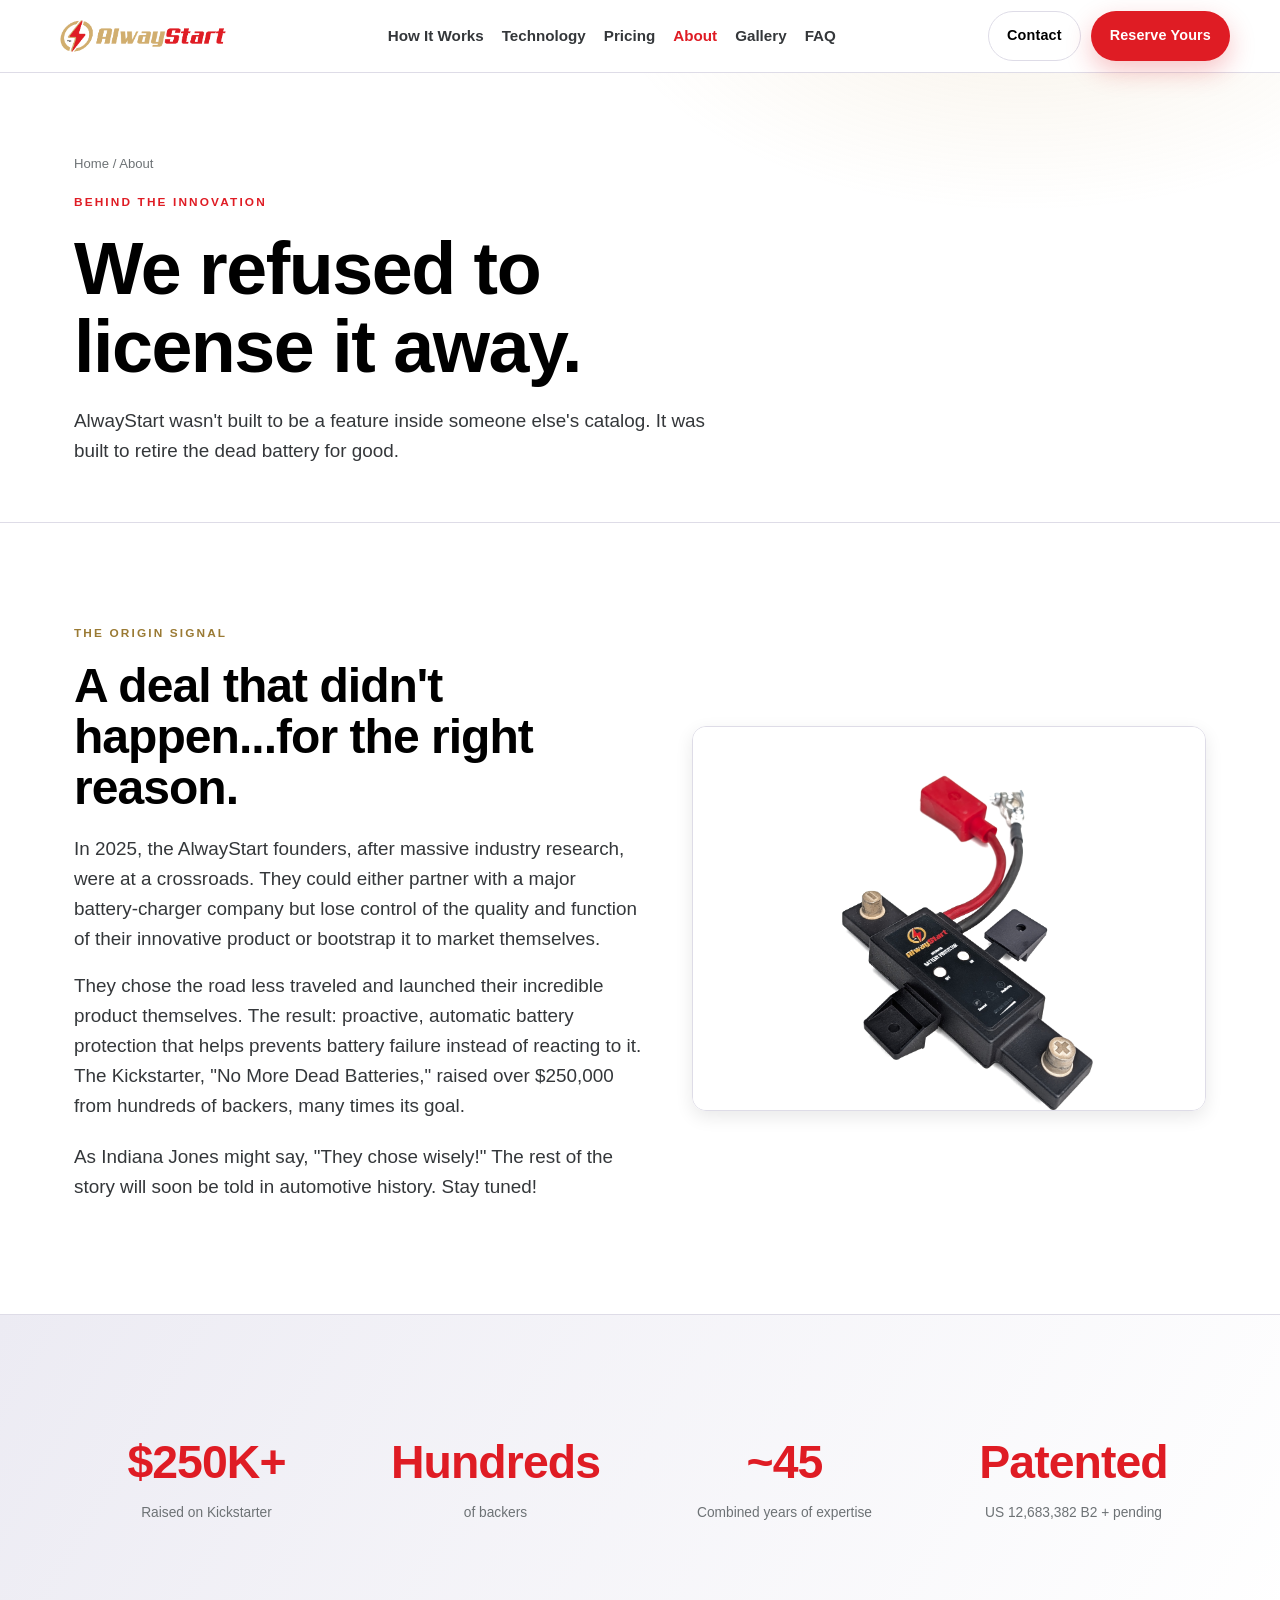
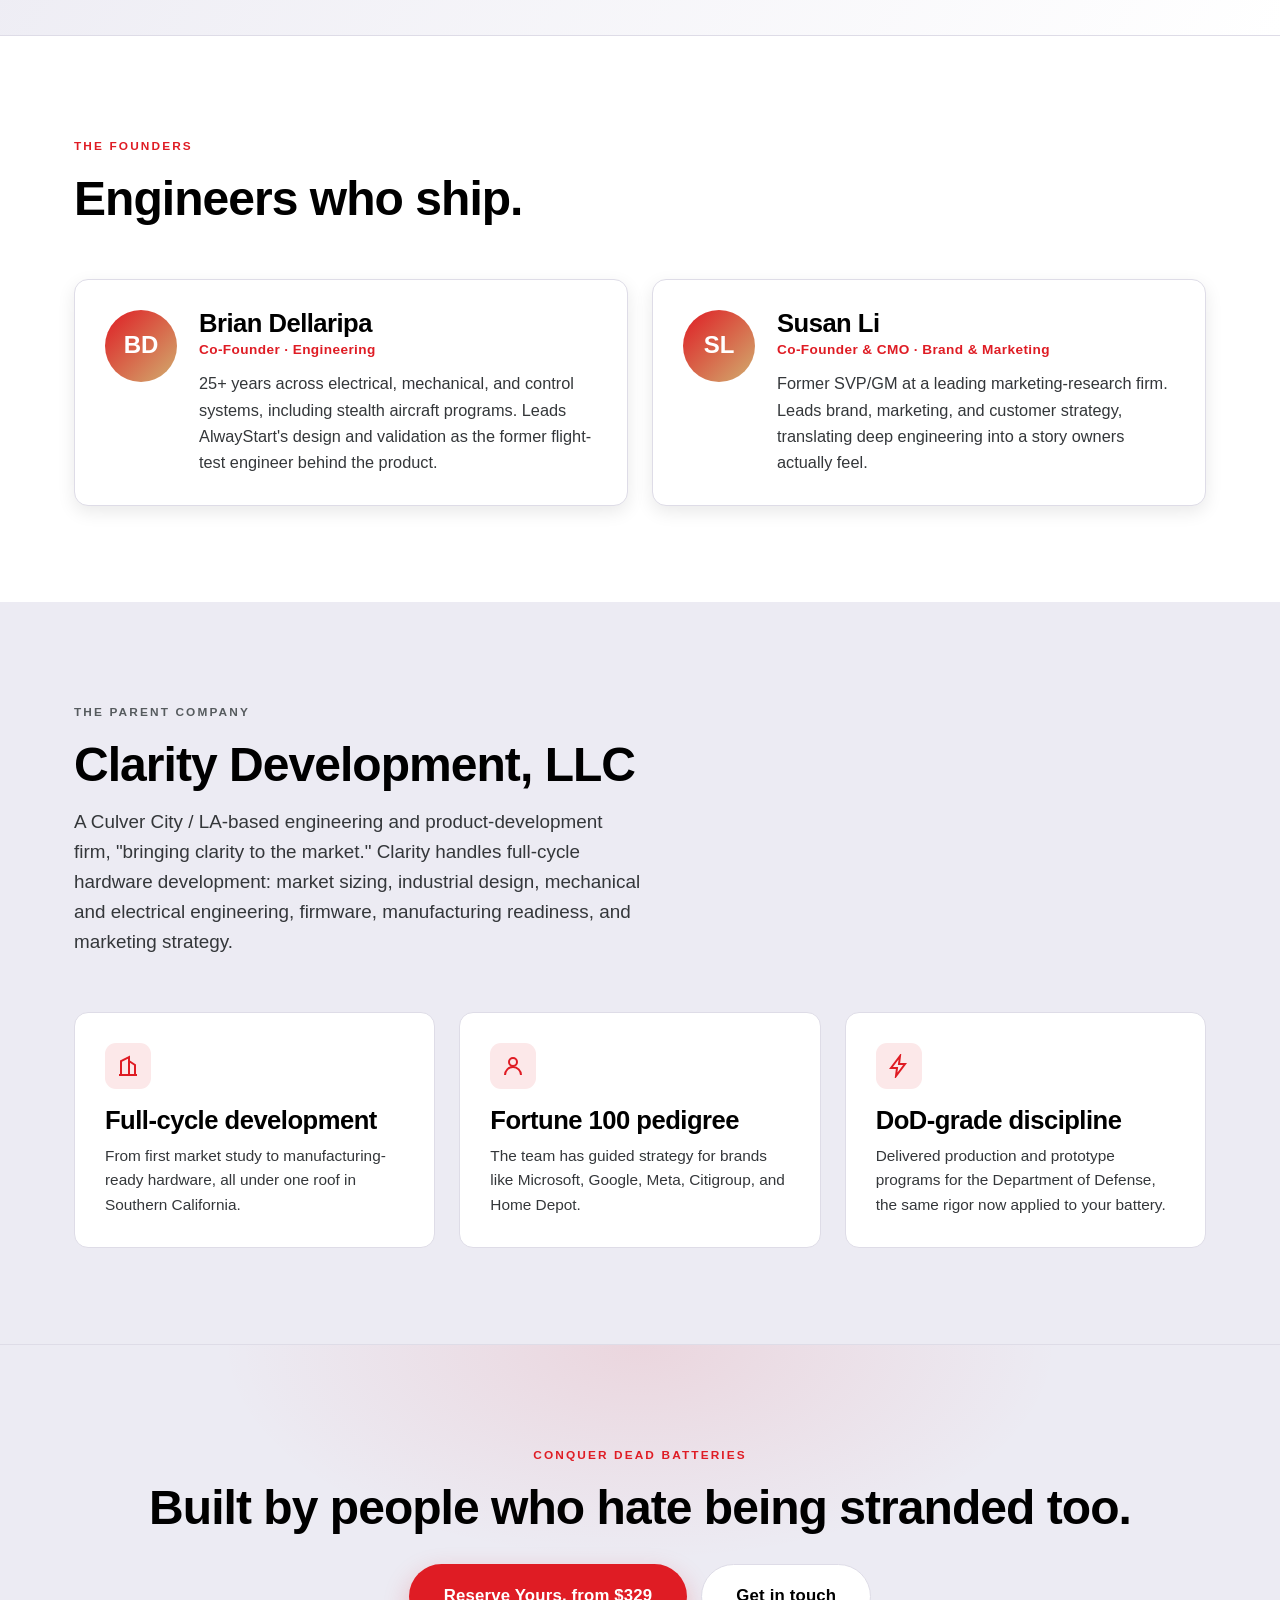
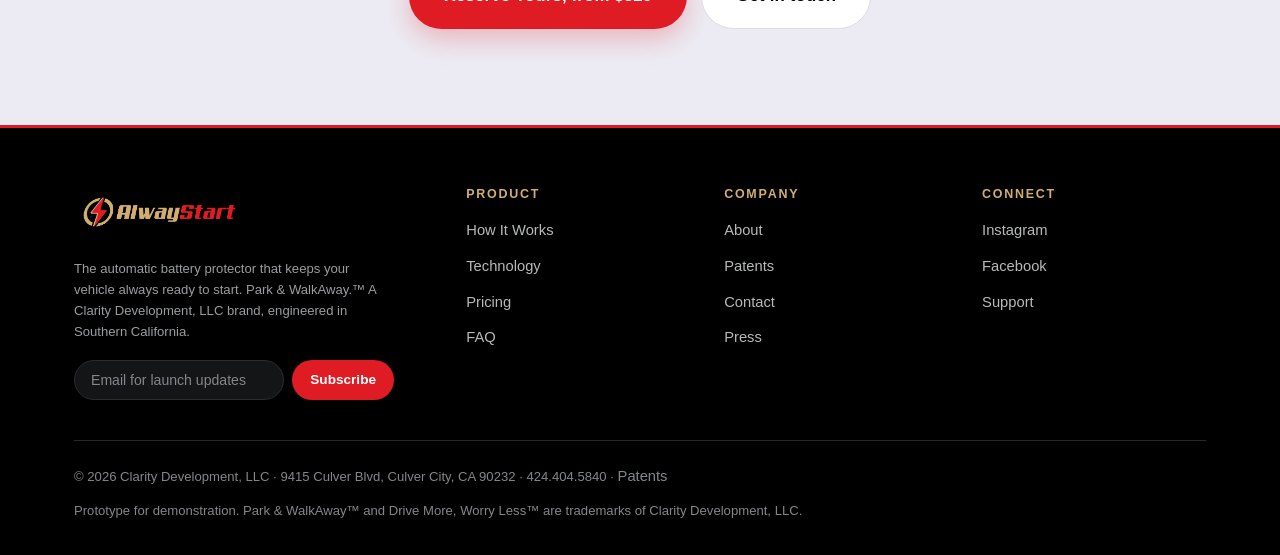
==== commit 3b5e3d8b: "1" ====
--- a/about.html
+++ b/about.html
@@ -52,7 +52,7 @@
         <h2>A deal that didn't happen...for the right reason.</h2>
         <p class="lead" style="margin:20px 0 16px">In 2025, the AlwayStart founders, after massive industry research, were at a crossroads.  They could either partner with a major battery-charger company but lose control of the quality and function of their innovative product or bootstrap it to market themselves.</p>
         <p class="lead" style="margin:20px 0 16p">They chose the road less traveled and launched their incredible product themselves.  The result: proactive, automatic battery protection that helps prevents battery failure instead of reacting to it. The Kickstarter, "No More Dead Batteries," raised over $250,000 from hundreds of backers, many times its goal.</p>
-        <p class="lead" style="margin:20px 0 16px">As Indiana Jones might say, "They chose wisely!" The rest of the story might soon be told in automotive history.  Stay tuned!</p>
+        <p class="lead" style="margin:20px 0 16px">As Indiana Jones might say, "They chose wisely!" The rest of the story will soon be told in automotive history.  Stay tuned!</p>
       </div>
       <div class="reveal">
         <img class="media-photo" src="media/Product/AS%20white%20slanted.jpg" alt="AlwayStart automatic battery protector">
